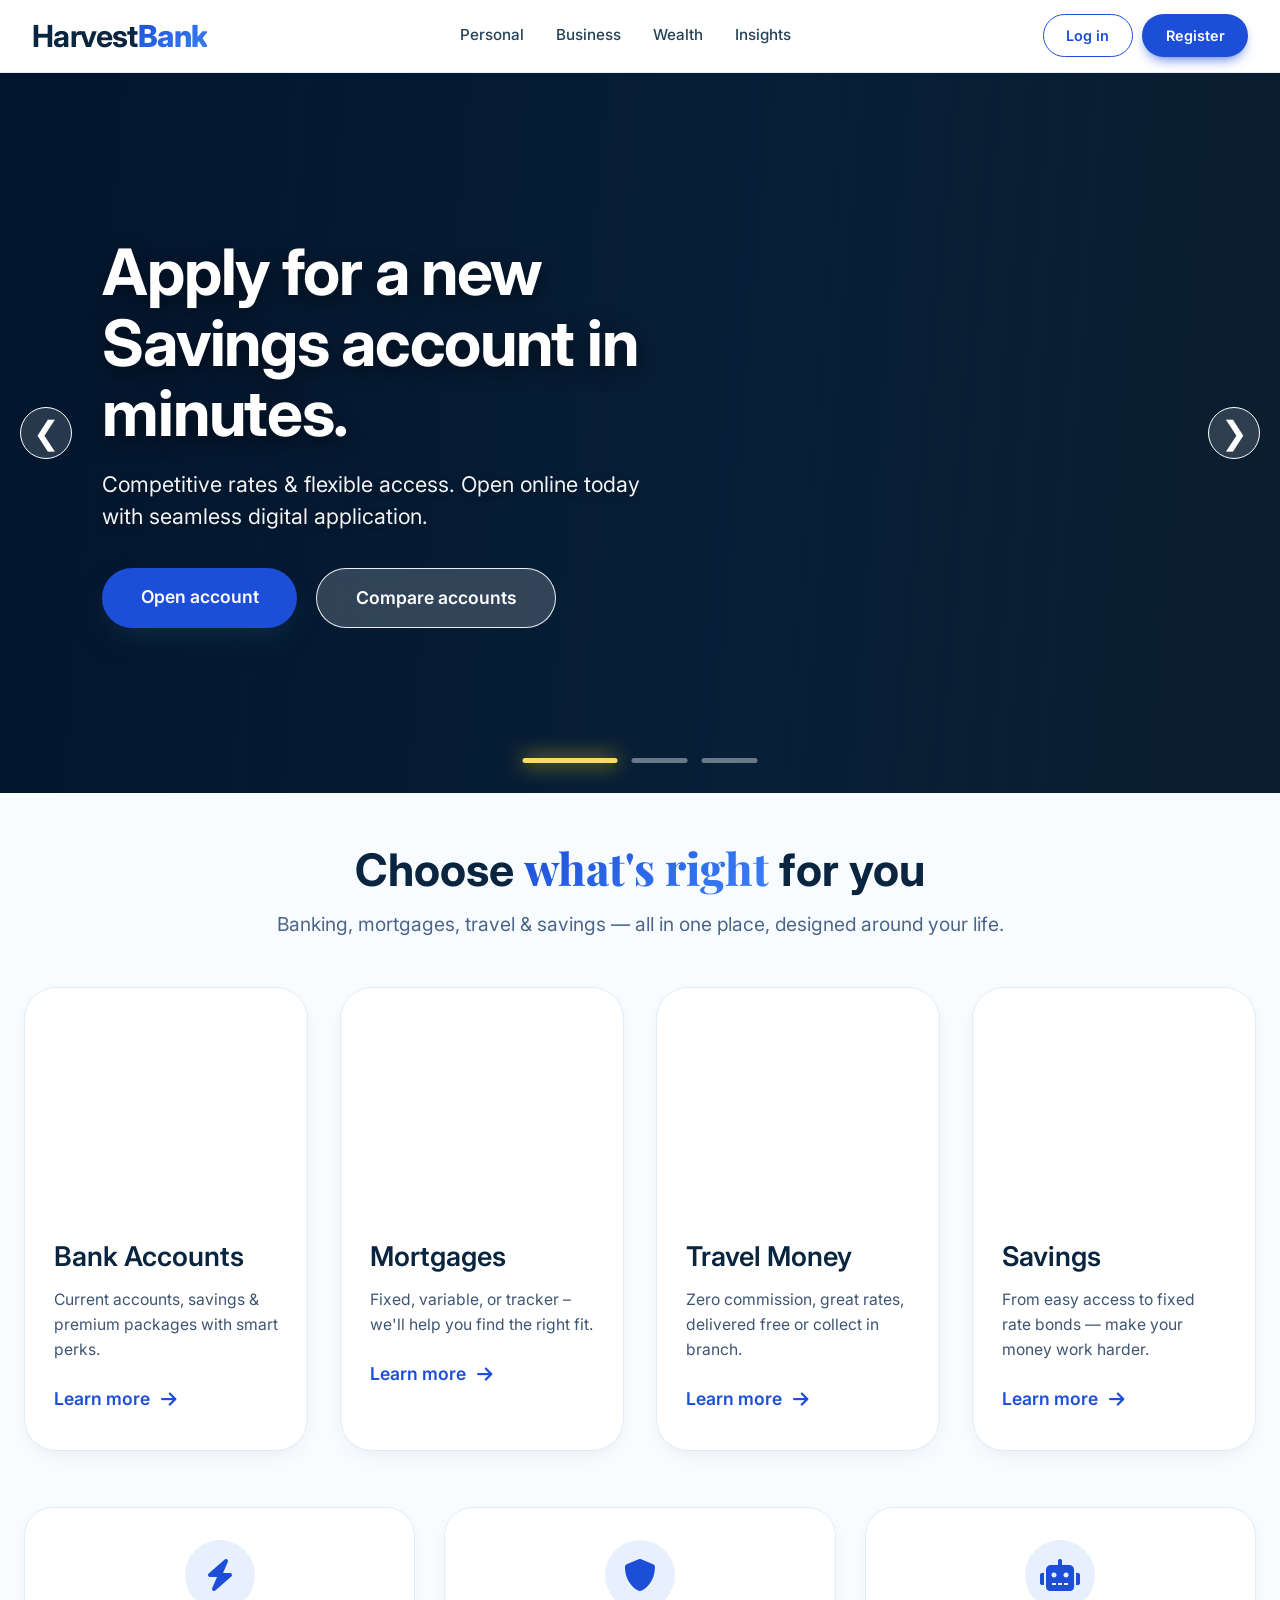
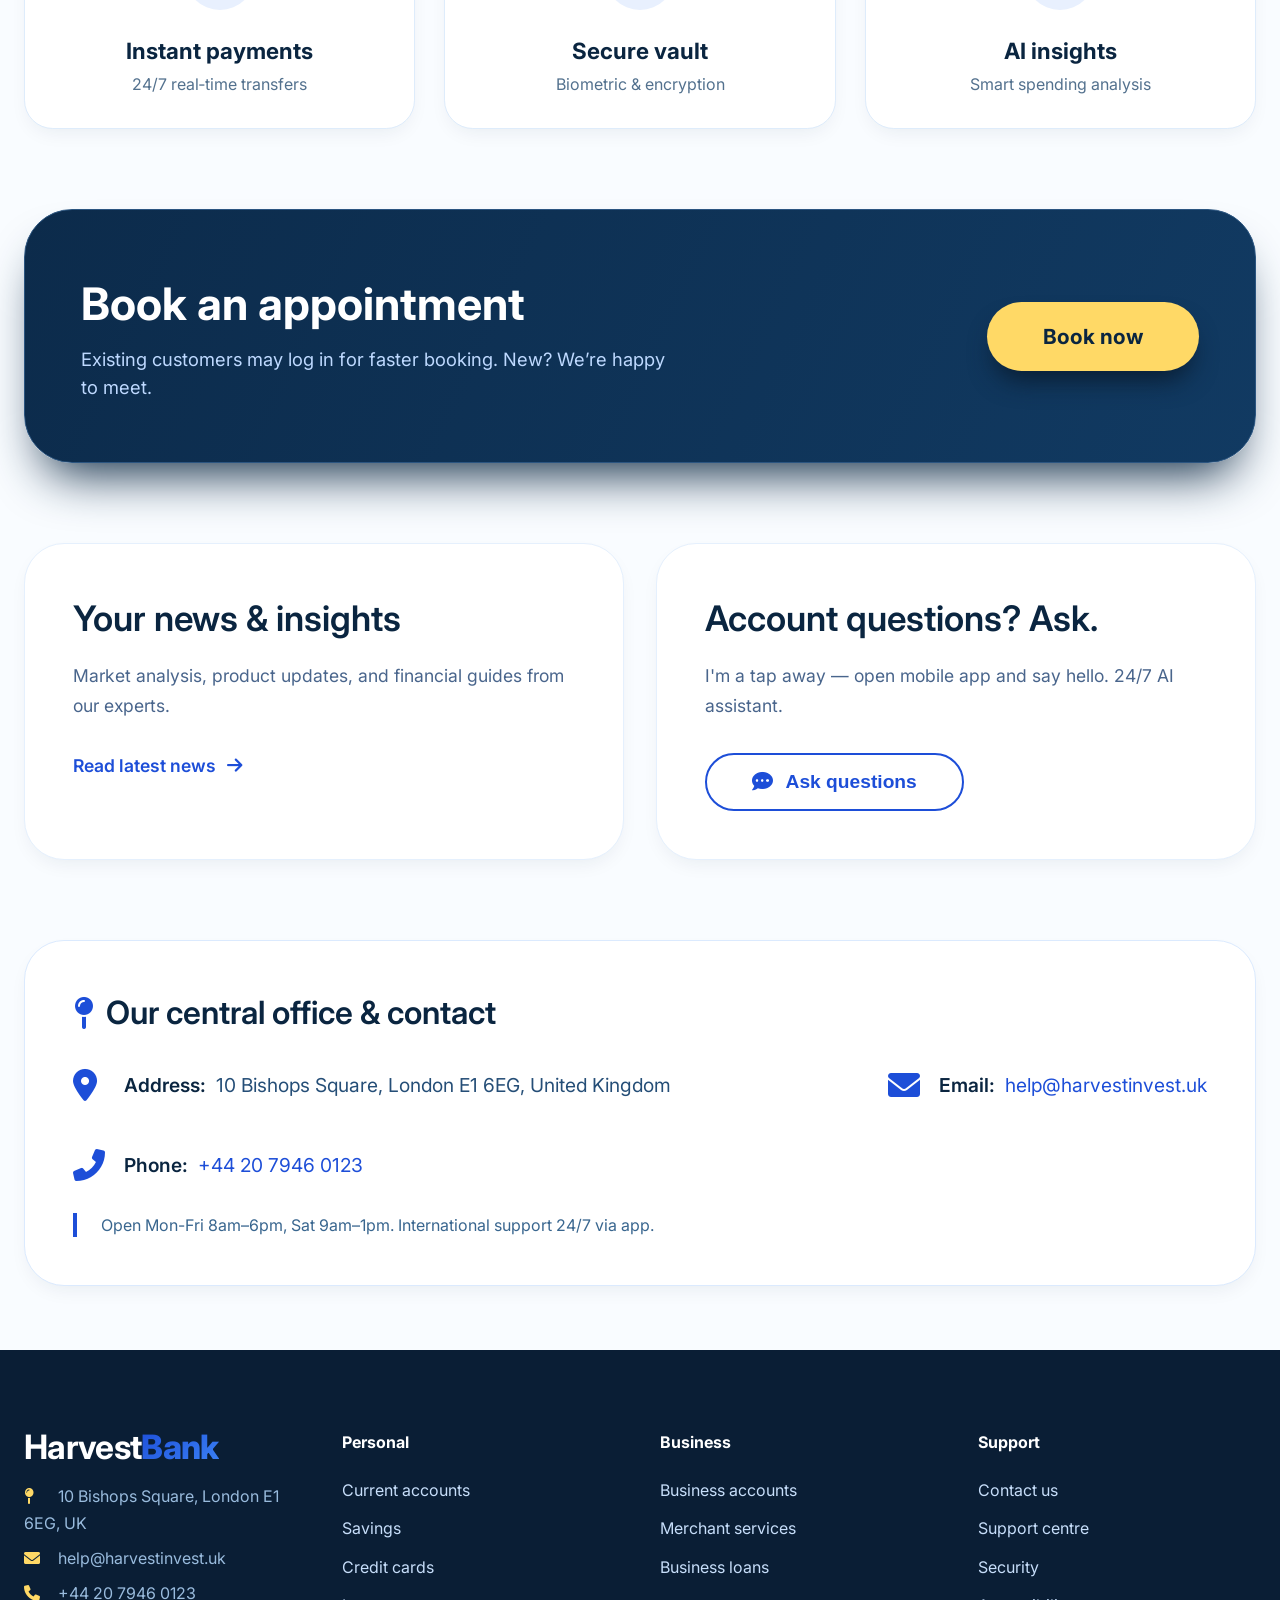
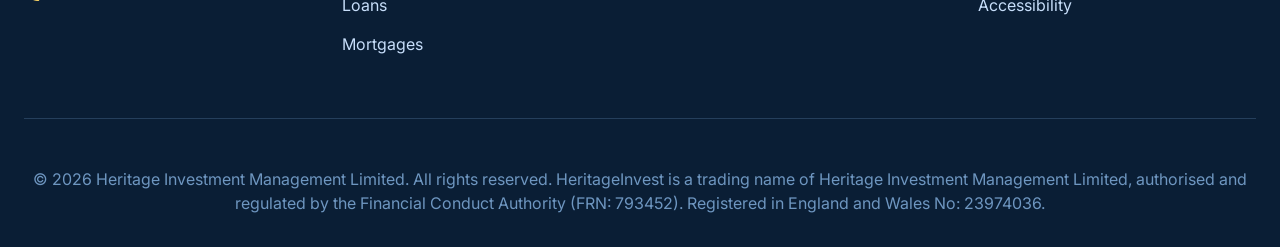
==== index.html @ 1f02c25f "Update index.html" ====
<!DOCTYPE html>
<html lang="en">
<head>
    <meta charset="UTF-8">
    <meta name="viewport" content="width=device-width, initial-scale=1.0, maximum-scale=5.0, user-scalable=yes">
    <title>HarvestBank International · modern banking</title>
    <!-- Font Awesome 6 (free) -->
    <link rel="stylesheet" href="https://cdnjs.cloudflare.com/ajax/libs/font-awesome/6.0.0-beta3/css/all.min.css">
    <!-- Google Fonts: Inter + Playfair Display -->
    <link rel="preconnect" href="https://fonts.googleapis.com">
    <link rel="preconnect" href="https://fonts.gstatic.com" crossorigin>
    <link href="https://fonts.googleapis.com/css2?family=Inter:opsz,wght@14..32,300..700&family=Playfair+Display:wght@500;700;800&display=swap" rel="stylesheet">
    <style>
        /* ---------- global reset & vars ---------- */
        * {
            margin: 0;
            padding: 0;
            box-sizing: border-box;
        }

        :root {
            --primary-dark: #0a2540;
            --primary-deep: #0f2b45;
            --primary-blue: #1d4ed8;
            --accent-gold: #f5b342;
            --accent-glow: #FFD966;
            --soft-bg: #f9fcff;
            --card-white: #ffffff;
            --text-dark: #1a2e44;
            --text-muted: #4b6589;
            --border-light: #e2ecf5;
            --shadow-sm: 0 8px 20px -6px rgba(0,32,64,0.08);
            --shadow-md: 0 16px 32px -12px rgba(29,78,216,0.25);
            --shadow-lg: 0 30px 50px -20px #0f2b45;
            --radius-card: 2rem;
            --radius-btn: 60px;
        }

        body {
            font-family: "Inter", sans-serif;
            background-color: var(--soft-bg);
            color: var(--text-dark);
            line-height: 1.5;
            overflow-x: hidden;
            width: 100%;
        }

        .container {
            max-width: 1280px;
            margin: 0 auto;
            padding: 0 1.5rem;
            width: 100%;
        }

        /* ---------- premium navigation with register button ---------- */
        .navbar {
            display: flex;
            justify-content: space-between;
            align-items: center;
            padding: 0.9rem 2rem;
            background: rgba(255,255,255,0.9);
            backdrop-filter: blur(18px);
            -webkit-backdrop-filter: blur(18px);
            border-bottom: 1px solid rgba(100, 140, 200, 0.15);
            position: sticky;
            top: 0;
            z-index: 1200;
            box-shadow: 0 2px 8px rgba(0,0,0,0.02);
            width: 100%;
            gap: 0.5rem;
        }

        .logo {
            font-size: 1.9rem;
            font-weight: 700;
            color: var(--primary-dark);
            letter-spacing: -0.02em;
            line-height: 1;
            white-space: nowrap;
        }
        .logo span { 
            background: linear-gradient(145deg, var(--primary-blue), #3b82f6);
            -webkit-background-clip: text;
            background-clip: text;
            -webkit-text-fill-color: transparent;
            font-weight: 800;
        }

        .nav-links {
            display: flex;
            gap: 0.2rem;
            flex-wrap: wrap;
            justify-content: center;
        }
        .nav-links a {
            text-decoration: none;
            color: #254358;
            font-weight: 500;
            font-size: 0.95rem;
            padding: 0.3rem 0.9rem;
            transition: 0.2s;
            white-space: nowrap;
        }
        .nav-links a:hover { color: var(--primary-blue); }

        .auth-buttons {
            display: flex;
            gap: 0.6rem;
            align-items: center;
            flex-wrap: wrap;
            justify-content: flex-end;
        }

        .login-btn, .register-btn {
            padding: 0.6rem 1.4rem;
            border-radius: var(--radius-btn);
            font-weight: 600;
            font-size: 0.9rem;
            transition: 0.25s;
            text-decoration: none;
            display: inline-block;
            white-space: nowrap;
            border: 1.5px solid transparent;
        }

        .login-btn {
            background: transparent;
            border-color: var(--primary-blue);
            color: var(--primary-blue);
        }
        .login-btn:hover {
            background: var(--primary-blue);
            color: white;
            transform: translateY(-2px);
            box-shadow: 0 10px 18px -8px var(--primary-blue);
        }

        .register-btn {
            background: var(--primary-blue);
            color: white;
            box-shadow: 0 6px 14px -6px var(--primary-blue);
        }
        .register-btn:hover {
            background: #2563eb;
            transform: translateY(-2px);
            box-shadow: 0 16px 22px -10px var(--primary-blue);
        }

        /* ---------- slider (moved below nav) ---------- */
        .slider-block {
            margin: 0 0 1.5rem 0;
            width: 100%;
        }

        .feature-slider {
            position: relative;
            height: 80vh;
            min-height: 620px;
            width: 100%;
            overflow: hidden;
            background: #0b1e30;
        }

        .slide {
            position: absolute;
            top: 0;
            left: 0;
            width: 100%;
            height: 100%;
            opacity: 0;
            transition: opacity 1.2s cubic-bezier(0.23, 1, 0.32, 1);
            background-size: cover;
            background-position: center;
            display: flex;
            align-items: center;
        }

        .slide.active { opacity: 1; z-index: 10; }

        .slide::before {
            content: '';
            position: absolute;
            inset: 0;
            background: linear-gradient(95deg, rgba(0,20,45,0.8) 0%, rgba(0,35,70,0.35) 60%, transparent 95%);
            z-index: 2;
        }

        .slide-content {
            position: relative;
            z-index: 20;
            color: white;
            max-width: 650px;
            margin-left: 8%;
            padding: 2rem 0;
            animation: slideUp 0.9s ease;
        }

        @keyframes slideUp {
            0% { opacity: 0; transform: translateY(35px); }
            100% { opacity: 1; transform: translateY(0); }
        }

        .slide-content h1 {
            font-size: clamp(2.4rem, 6vw, 4rem);
            font-weight: 700;
            line-height: 1.1;
            margin-bottom: 1.2rem;
            text-shadow: 0 6px 18px rgba(0,0,0,0.5);
            letter-spacing: -0.02em;
        }

        .slide-content p {
            font-size: clamp(1.1rem, 2.5vw, 1.35rem);
            margin-bottom: 2.2rem;
            text-shadow: 0 2px 8px rgba(0,0,0,0.4);
            max-width: 580px;
            opacity: 0.95;
        }

        .slide-buttons {
            display: flex;
            gap: 1.2rem;
            flex-wrap: wrap;
        }

        .slide-btn-primary, .slide-btn-secondary {
            padding: 1rem 2.4rem;
            border-radius: var(--radius-btn);
            font-weight: 600;
            font-size: 1.1rem;
            text-decoration: none;
            transition: 0.3s;
            display: inline-block;
            text-align: center;
            border: none;
        }

        .slide-btn-primary {
            background: var(--primary-blue);
            color: white;
            box-shadow: 0 14px 28px -8px #0f2b45;
        }
        .slide-btn-primary:hover {
            background: #2563eb;
            transform: translateY(-4px);
            box-shadow: 0 22px 34px -8px #0f2b45;
        }

        .slide-btn-secondary {
            background: rgba(255,255,255,0.18);
            backdrop-filter: blur(12px);
            border: 1.5px solid rgba(255,255,255,0.9);
            color: white;
        }
        .slide-btn-secondary:hover {
            background: rgba(255,255,255,0.3);
            transform: translateY(-4px);
        }

        .slider-nav {
            position: absolute;
            bottom: 30px;
            left: 50%;
            transform: translateX(-50%);
            display: flex;
            gap: 14px;
            z-index: 30;
        }
        .slider-dot {
            width: 56px;
            height: 5px;
            background: rgba(255,255,255,0.4);
            border: none;
            cursor: pointer;
            transition: all 0.3s ease;
            border-radius: 20px;
        }
        .slider-dot.active {
            background: var(--accent-glow);
            width: 95px;
            box-shadow: 0 0 20px gold;
        }

        .slider-arrow {
            position: absolute;
            top: 50%;
            transform: translateY(-50%);
            width: 52px;
            height: 52px;
            background: rgba(255,255,255,0.15);
            border: 1.5px solid white;
            border-radius: 50%;
            display: flex;
            align-items: center;
            justify-content: center;
            color: white;
            font-size: 2rem;
            cursor: pointer;
            z-index: 30;
            backdrop-filter: blur(6px);
            transition: 0.25s;
        }
        .slider-arrow:hover {
            background: white;
            color: var(--primary-dark);
            transform: translateY(-50%) scale(1.1);
        }
        .slider-arrow.prev { left: 20px; }
        .slider-arrow.next { right: 20px; }

        /* ---------- section titles premium ---------- */
        .section-title {
            font-size: clamp(2rem, 5vw, 2.8rem);
            font-weight: 700;
            line-height: 1.2;
            text-align: center;
            margin: 3rem 0 0.8rem;
            color: var(--primary-dark);
        }
        .section-title span {
            font-family: "Playfair Display", serif;
            font-weight: 800;
            background: linear-gradient(150deg, #1d4ed8, #3b82f6);
            -webkit-background-clip: text;
            background-clip: text;
            -webkit-text-fill-color: transparent;
        }
        .section-sub {
            text-align: center;
            color: var(--text-muted);
            margin-bottom: 3rem;
            font-size: 1.2rem;
            max-width: 780px;
            margin-left: auto;
            margin-right: auto;
            padding: 0 1rem;
        }

        /* card grid (professional) */
        .card-grid {
            display: grid;
            grid-template-columns: repeat(auto-fit, minmax(260px, 1fr));
            gap: 2rem;
            margin: 2.5rem 0 3rem;
        }

        .service-card {
            background: var(--card-white);
            border-radius: var(--radius-card);
            overflow: hidden;
            transition: all 0.3s ease;
            box-shadow: var(--shadow-sm);
            border: 1px solid var(--border-light);
        }
        .service-card:hover {
            transform: translateY(-8px);
            box-shadow: var(--shadow-md);
            border-color: var(--primary-blue);
        }

        .card-image {
            height: 220px;
            background-size: cover;
            background-position: center;
            transition: transform 0.6s;
        }
        .service-card:hover .card-image { transform: scale(1.06); }

        .card-content {
            padding: 1.8rem 1.8rem 2.2rem;
        }
        .card-content h3 {
            font-size: 1.7rem;
            font-weight: 600;
            margin-bottom: 0.6rem;
            color: var(--primary-dark);
        }
        .card-content p {
            color: #3f5572;
            margin-bottom: 1.5rem;
            font-size: 0.98rem;
            line-height: 1.6;
        }
        .card-link {
            text-decoration: none;
            font-weight: 600;
            color: var(--primary-blue);
            display: inline-flex;
            align-items: center;
            gap: 0.7rem;
            font-size: 1.1rem;
            border-bottom: 2px solid transparent;
            transition: 0.2s;
        }
        .card-link i { transition: 0.2s; }
        .card-link:hover i { transform: translateX(7px); }
        .card-link:hover { border-bottom-color: var(--primary-blue); }

        /* feature highlights */
        .feature-highlights {
            display: grid;
            grid-template-columns: repeat(3, 1fr);
            gap: 1.8rem;
            margin: 3.5rem 0 2rem;
        }
        .highlight-item {
            background: white;
            border-radius: 1.8rem;
            padding: 2rem 1.5rem;
            text-align: center;
            box-shadow: var(--shadow-sm);
            border: 1px solid #deecfb;
            transition: 0.25s;
        }
        .highlight-item:hover {
            box-shadow: var(--shadow-md);
            border-color: var(--primary-blue);
        }
        .highlight-icon {
            background: #e8f0fe;
            width: 70px;
            height: 70px;
            border-radius: 50%;
            display: flex;
            align-items: center;
            justify-content: center;
            margin: 0 auto 1.5rem;
            font-size: 2rem;
            color: var(--primary-blue);
        }
        .highlight-item h4 {
            font-size: 1.4rem;
            margin-bottom: 0.3rem;
            color: var(--primary-dark);
        }
        .highlight-item p { color: #53718e; }

        /* appointment banner */
        .appointment-banner {
            background: linear-gradient(115deg, #0c2b4b, #113a62);
            border-radius: 3rem;
            padding: 3.8rem 3.5rem;
            margin: 5rem 0;
            display: flex;
            flex-wrap: wrap;
            justify-content: space-between;
            align-items: center;
            color: white;
            box-shadow: var(--shadow-lg);
            border: 1px solid #2b5580;
        }
        .appointment-banner h2 {
            font-size: clamp(2rem, 4vw, 2.8rem);
            font-weight: 700;
            margin-bottom: 0.5rem;
        }
        .appointment-banner p {
            color: #bed9ff;
            font-size: 1.15rem;
            max-width: 600px;
        }
        .book-btn {
            background: var(--accent-glow);
            color: var(--primary-dark);
            border: none;
            padding: 1.2rem 3.5rem;
            border-radius: 60px;
            font-weight: 700;
            font-size: 1.3rem;
            cursor: pointer;
            transition: 0.3s;
            white-space: nowrap;
            box-shadow: 0 16px 26px -8px #091c30;
            text-decoration: none;
            display: inline-block;
        }
        .book-btn:hover {
            background: #ffe07a;
            transform: translateY(-5px) scale(1.02);
            box-shadow: 0 26px 38px -8px #091c30;
        }

        /* info grid with contact details */
        .info-grid {
            display: grid;
            grid-template-columns: repeat(2, 1fr);
            gap: 2rem;
            margin: 4rem 0 5rem;
        }
        .info-card {
            background: white;
            border-radius: 2.5rem;
            padding: 3rem 3rem;
            border: 1px solid #e5f0fd;
            box-shadow: var(--shadow-sm);
            transition: 0.3s;
        }
        .info-card:hover {
            transform: translateY(-8px);
            box-shadow: var(--shadow-md);
            border-color: var(--primary-blue);
        }
        .info-card h3 {
            font-size: 2.2rem;
            font-weight: 600;
            margin-bottom: 1rem;
            color: var(--primary-dark);
        }
        .info-card p {
            color: #49658c;
            font-size: 1.1rem;
            margin-bottom: 2rem;
            line-height: 1.7;
        }
        .ask-btn {
            background: none;
            border: 2px solid var(--primary-blue);
            padding: 1rem 2.8rem;
            border-radius: 60px;
            font-weight: 600;
            color: var(--primary-blue);
            cursor: pointer;
            transition: 0.25s;
            display: inline-flex;
            align-items: center;
            gap: 0.8rem;
            font-size: 1.2rem;
        }
        .ask-btn i { font-size: 1.3rem; }
        .ask-btn:hover {
            background: var(--primary-blue);
            color: white;
            transform: translateY(-4px);
            box-shadow: 0 18px 26px -10px var(--primary-blue);
        }

        /* ---------- CONTACT SECTION (address / email / phone) ---------- */
        .contact-details {
            background: white;
            border-radius: 2.5rem;
            padding: 3rem 3rem;
            margin: 3rem 0 4rem;
            border: 1px solid #dbeafe;
            box-shadow: var(--shadow-sm);
        }
        .contact-details h3 {
            font-size: 2rem;
            font-weight: 600;
            margin-bottom: 2rem;
            color: var(--primary-dark);
            display: flex;
            align-items: center;
            gap: 0.8rem;
        }
        .contact-details h3 i { color: var(--primary-blue); font-size: 2rem; }
        .contact-flex {
            display: flex;
            flex-wrap: wrap;
            gap: 3rem;
            justify-content: space-between;
        }
        .contact-item {
            display: flex;
            align-items: center;
            gap: 1.2rem;
            font-size: 1.2rem;
            color: #254e77;
        }
        .contact-item i {
            font-size: 2rem;
            color: var(--primary-blue);
            min-width: 2rem;
        }
        .contact-item .label {
            font-weight: 600;
            color: var(--primary-dark);
            margin-right: 0.3rem;
        }
        .contact-item a {
            color: var(--primary-blue);
            text-decoration: none;
            border-bottom: 1px solid transparent;
            transition: 0.2s;
        }
        .contact-item a:hover { border-bottom-color: var(--primary-blue); }

        /* footer with full address & contact */
        .footer {
            background: #0a1e35;
            color: #b4d0f0;
            padding: 5rem 0 2rem;
            margin-top: 2rem;
        }
        .footer-content {
            display: grid;
            grid-template-columns: repeat(auto-fit, minmax(200px, 1fr));
            gap: 2.5rem;
        }
        .footer-col .logo { color: white; margin-bottom: 1.2rem; font-size: 2.1rem; }
        .footer-col p, .footer-col .contact-address { color: #99bbdd; line-height: 1.7; }
        .footer-col a {
            color: #c7defa;
            text-decoration: none;
            display: block;
            margin-bottom: 0.9rem;
            transition: 0.2s;
        }
        .footer-col a:hover { color: white; transform: translateX(5px); }
        .footer-col h4 { color: white; margin-bottom: 1.5rem; }
        .contact-address i { margin-right: 0.5rem; color: var(--accent-glow); width: 1.4rem; }
        .contact-address p { margin-bottom: 0.5rem; }
        .copyright {
            text-align: center;
            padding-top: 3rem;
            color: #6e96c0;
            border-top: 1px solid #253f5c;
            margin-top: 3rem;
        }

        /* ---------- mobile adjustments ---------- */
        @media screen and (max-width: 768px) {
            .navbar {
                flex-wrap: wrap;
                padding: 0.8rem 1rem;
                justify-content: center;
                gap: 0.4rem;
            }
            .logo { font-size: 1.8rem; }
            .nav-links { order: 3; width: 100%; justify-content: center; gap: 0.2rem; margin-top: 0.3rem; }
            .nav-links a { font-size: 0.9rem; padding: 0.2rem 0.7rem; }
            .auth-buttons { gap: 0.4rem; }

            .feature-slider { min-height: 550px; height: 70vh; }
            .slide-content { margin-left: 1.5rem; margin-right: 1rem; }
            .slide-content h1 { font-size: 2.2rem; }
            .slide-buttons { flex-direction: column; gap: 0.8rem; width: 100%; }
            .slide-btn-primary, .slide-btn-secondary { width: 100%; text-align: center; padding: 1rem 1rem; }

            .slider-arrow { width: 40px; height: 40px; font-size: 1.5rem; }
            .slider-arrow.prev { left: 6px; }
            .slider-arrow.next { right: 6px; }

            .feature-highlights { grid-template-columns: 1fr; gap: 1rem; }
            .info-grid { grid-template-columns: 1fr; }
            .appointment-banner { padding: 2.5rem 2rem; flex-direction: column; text-align: center; gap: 2rem; }
            .book-btn { width: 100%; }
            .card-grid { gap: 1.5rem; }
            .contact-flex { flex-direction: column; gap: 1.5rem; }
            .contact-details { padding: 2rem; }
        }

        @media screen and (max-width: 480px) {
            .navbar { padding: 0.5rem; }
            .auth-buttons .login-btn, .auth-buttons .register-btn { padding: 0.5rem 1rem; font-size: 0.8rem; }
            .nav-links a { font-size: 0.8rem; padding: 0.2rem 0.5rem; }
            .slider-dot { width: 34px; }
            .slider-dot.active { width: 55px; }
            .info-card { padding: 2rem 1.5rem; }
            .info-card h3 { font-size: 1.8rem; }
        }

        .slider-arrow, .slide-btn-primary, .slide-btn-secondary, .book-btn, .ask-btn, .login-btn, .register-btn {
            cursor: pointer;
            -webkit-tap-highlight-color: transparent;
        }
    </style>
</head>
<body>

<!-- Navigation with REGISTER button (register.html) -->
<nav class="navbar">
    <div class="logo">Harvest<span>Bank</span></div>
    <div class="nav-links">
        <a href="#">Personal</a>
        <a href="#">Business</a>
        <a href="#">Wealth</a>
        <a href="#">Insights</a>
    </div>
    <div class="auth-buttons">
        <a href="login.html" class="login-btn">Log in</a>
        <a href="register.html" class="register-btn">Register</a>
    </div>
</nav>

<!-- SLIDER placed under navigation -->
<div class="slider-block">
    <div class="feature-slider">
        <!-- slide 1 -->
        <div class="slide active" style="background-image: url('https://images.unsplash.com/photo-1563986768609-322da13575f3?ixlib=rb-4.0.3&auto=format&fit=crop&w=2070&q=80');">
            <div class="slide-content">
                <h1>Apply for a new Savings account in minutes.</h1>
                <p>Competitive rates & flexible access. Open online today with seamless digital application.</p>
                <div class="slide-buttons">
                    <a href="#" class="slide-btn-primary">Open account</a>
                    <a href="#" class="slide-btn-secondary">Compare accounts</a>
                </div>
            </div>
        </div>
        <!-- slide 2 -->
        <div class="slide" style="background-image: url('https://images.unsplash.com/photo-1556155092-490a1ba16284?ixlib=rb-4.0.3&auto=format&fit=crop&w=2070&q=80');">
            <div class="slide-content">
                <h1>Find your perfect mortgage.</h1>
                <p>First‑time buyer or remortgage — flexible options tailored to you.</p>
                <div class="slide-buttons">
                    <a href="#" class="slide-btn-primary">Explore mortgages</a>
                    <a href="#" class="slide-btn-secondary">Get a quote</a>
                </div>
            </div>
        </div>
        <!-- slide 3 -->
        <div class="slide" style="background-image: url('https://images.unsplash.com/photo-1526778548025-fa2f459cd5c1?ixlib=rb-4.0.3&auto=format&fit=crop&w=2070&q=80');">
            <div class="slide-content">
                <h1>Travel money, delivered.</h1>
                <p>Order online with great rates & no hidden fees. Home delivery or branch pick-up.</p>
                <div class="slide-buttons">
                    <a href="#" class="slide-btn-primary">Order now</a>
                    <a href="#" class="slide-btn-secondary">Check rates</a>
                </div>
            </div>
        </div>

        <!-- arrows and dots -->
        <div class="slider-arrow prev" onclick="changeSlide(-1)">❮</div>
        <div class="slider-arrow next" onclick="changeSlide(1)">❯</div>
        <div class="slider-nav">
            <button class="slider-dot active" onclick="currentSlide(0)"></button>
            <button class="slider-dot" onclick="currentSlide(1)"></button>
            <button class="slider-dot" onclick="currentSlide(2)"></button>
        </div>
    </div>
</div>

<main class="container">
    <!-- section title -->
    <h2 class="section-title">Choose <span>what's right</span> for you</h2>
    <p class="section-sub">Banking, mortgages, travel & savings — all in one place, designed around your life.</p>

    <!-- card grid -->
    <div class="card-grid">
        <div class="service-card">
            <div class="card-image" style="background-image: url('https://images.unsplash.com/photo-1556742044-3c52d6e88c62?ixlib=rb-4.0.3&auto=format&fit=crop&w=2070&q=80');"></div>
            <div class="card-content"><h3>Bank Accounts</h3><p>Current accounts, savings & premium packages with smart perks.</p><a href="#" class="card-link">Learn more <i class="fas fa-arrow-right"></i></a></div>
        </div>
        <div class="service-card">
            <div class="card-image" style="background-image: url('https://images.unsplash.com/photo-1556155092-490a1ba16284?ixlib=rb-4.0.3&auto=format&fit=crop&w=2070&q=80');"></div>
            <div class="card-content"><h3>Mortgages</h3><p>Fixed, variable, or tracker – we'll help you find the right fit.</p><a href="#" class="card-link">Learn more <i class="fas fa-arrow-right"></i></a></div>
        </div>
        <div class="service-card">
            <div class="card-image" style="background-image: url('https://images.unsplash.com/photo-1469854523086-cc02fe5d8800?ixlib=rb-4.0.3&auto=format&fit=crop&w=2021&q=80');"></div>
            <div class="card-content"><h3>Travel Money</h3><p>Zero commission, great rates, delivered free or collect in branch.</p><a href="#" class="card-link">Learn more <i class="fas fa-arrow-right"></i></a></div>
        </div>
        <div class="service-card">
            <div class="card-image" style="background-image: url('https://images.unsplash.com/photo-1579621970588-a35d0e7ab9b6?ixlib=rb-4.0.3&auto=format&fit=crop&w=2070&q=80');"></div>
            <div class="card-content"><h3>Savings</h3><p>From easy access to fixed rate bonds — make your money work harder.</p><a href="#" class="card-link">Learn more <i class="fas fa-arrow-right"></i></a></div>
        </div>
    </div>

    <!-- feature highlights -->
    <div class="feature-highlights">
        <div class="highlight-item"><div class="highlight-icon"><i class="fas fa-bolt"></i></div><h4>Instant payments</h4><p>24/7 real‑time transfers</p></div>
        <div class="highlight-item"><div class="highlight-icon"><i class="fas fa-shield-alt"></i></div><h4>Secure vault</h4><p>Biometric & encryption</p></div>
        <div class="highlight-item"><div class="highlight-icon"><i class="fas fa-robot"></i></div><h4>AI insights</h4><p>Smart spending analysis</p></div>
    </div>

    <!-- appointment banner -->
    <div class="appointment-banner">
        <div><h2>Book an appointment</h2><p>Existing customers may log in for faster booking. New? We’re happy to meet.</p></div>
        <a href="#" class="book-btn">Book now</a>
    </div>

    <!-- info grid with contact/assistant -->
    <div class="info-grid">
        <div class="info-card"><h3>Your news & insights</h3><p>Market analysis, product updates, and financial guides from our experts.</p><a href="#" class="card-link">Read latest news <i class="fas fa-arrow-right"></i></a></div>
        <div class="info-card"><h3>Account questions? Ask.</h3><p>I'm a tap away — open mobile app and say hello. 24/7 AI assistant.</p><button class="ask-btn"><i class="fas fa-comment-dots"></i> Ask questions</button></div>
    </div>

    <!-- NEW CONTACT SECTION (address / email / phone) explicitly added -->
    <div class="contact-details">
        <h3><i class="fas fa-map-pin"></i> Our central office & contact</h3>
        <div class="contact-flex">
            <div class="contact-item">
                <i class="fas fa-map-marker-alt"></i>
                <span><span class="label">Address:</span> 10 Bishops Square, London E1 6EG, United Kingdom</span>
            </div>
            <div class="contact-item">
                <i class="fas fa-envelope"></i>
                <span><span class="label">Email:</span> <a href="mailto:help@harvestinvest.co.uk">help@harvestinvest.uk</a></span>
            </div>
            <div class="contact-item">
                <i class="fas fa-phone-alt"></i>
                <span><span class="label">Phone:</span> <a href="tel:+442079460123">+44 20 7946 0123</a></span>
            </div>
        </div>
        <p style="margin-top: 2rem; color:#39668f; border-left: 4px solid var(--primary-blue); padding-left: 1.5rem;">Open Mon-Fri 8am–6pm, Sat 9am–1pm. International support 24/7 via app.</p>
    </div>
</main>

<!-- footer with full address and contact details -->
<footer class="footer">
    <div class="container">
        <div class="footer-content">
            <div class="footer-col">
                <div class="logo">Harvest<span>Bank</span></div>
                <div class="contact-address">
                    <p><i class="fas fa-map-pin"></i> 10 Bishops Square, London E1 6EG, UK</p>
                    <p><i class="fas fa-envelope"></i> help@harvestinvest.uk</p>
                    <p><i class="fas fa-phone"></i> +44 20 7946 0123</p>
                </div>
            </div>
            <div class="footer-col"><h4>Personal</h4><a href="#">Current accounts</a><a href="#">Savings</a><a href="#">Credit cards</a><a href="#">Loans</a><a href="#">Mortgages</a></div>
            <div class="footer-col"><h4>Business</h4><a href="#">Business accounts</a><a href="#">Merchant services</a><a href="#">Business loans</a></div>
            <div class="footer-col"><h4>Support</h4><a href="#">Contact us</a><a href="#">Support centre</a><a href="#">Security</a><a href="#">Accessibility</a></div>
        </div>
        <div class="copyright">© 2026 Heritage Investment Management Limited. All rights reserved. HeritageInvest is a trading name of Heritage Investment Management Limited, 
                    authorised and regulated by the Financial Conduct Authority (FRN: 793452). 
                    Registered in England and Wales No: 23974036.</div>
    </div>
</footer>

<script>
    (function(){
        let slideIndex = 0;
        const slides = document.querySelectorAll('.slide');
        const dots = document.querySelectorAll('.slider-dot');
        const slider = document.querySelector('.feature-slider');
        let autoInterval;

        function showSlide(index) {
            if (index >= slides.length) index = 0;
            if (index < 0) index = slides.length-1;
            slides.forEach(s => s.classList.remove('active'));
            slides[index].classList.add('active');
            dots.forEach(d => d.classList.remove('active'));
            dots[index].classList.add('active');
            slideIndex = index;
        }

        window.changeSlide = function(direction) { showSlide(slideIndex + direction); resetTimer(); };
        window.currentSlide = function(index) { showSlide(index); resetTimer(); };

        function resetTimer() {
            clearInterval(autoInterval);
            autoInterval = setInterval(() => { changeSlide(1); }, 6000);
        }

        if (slides.length) {
            showSlide(0);
            resetTimer();
            slider.addEventListener('mouseenter', () => clearInterval(autoInterval));
            slider.addEventListener('mouseleave', resetTimer);

            let touchStart = 0;
            slider.addEventListener('touchstart', (e) => { touchStart = e.changedTouches[0].screenX; }, {passive:true});
            slider.addEventListener('touchend', (e) => {
                let diff = e.changedTouches[0].screenX - touchStart;
                if (Math.abs(diff) > 40) { diff > 0 ? changeSlide(-1) : changeSlide(1); }
            }, {passive:true});
        }

        document.querySelector('.ask-btn')?.addEventListener('click', () => alert('HarvestBank Assistant: How can we help?'));
    })();
</script>
</body>
</html>
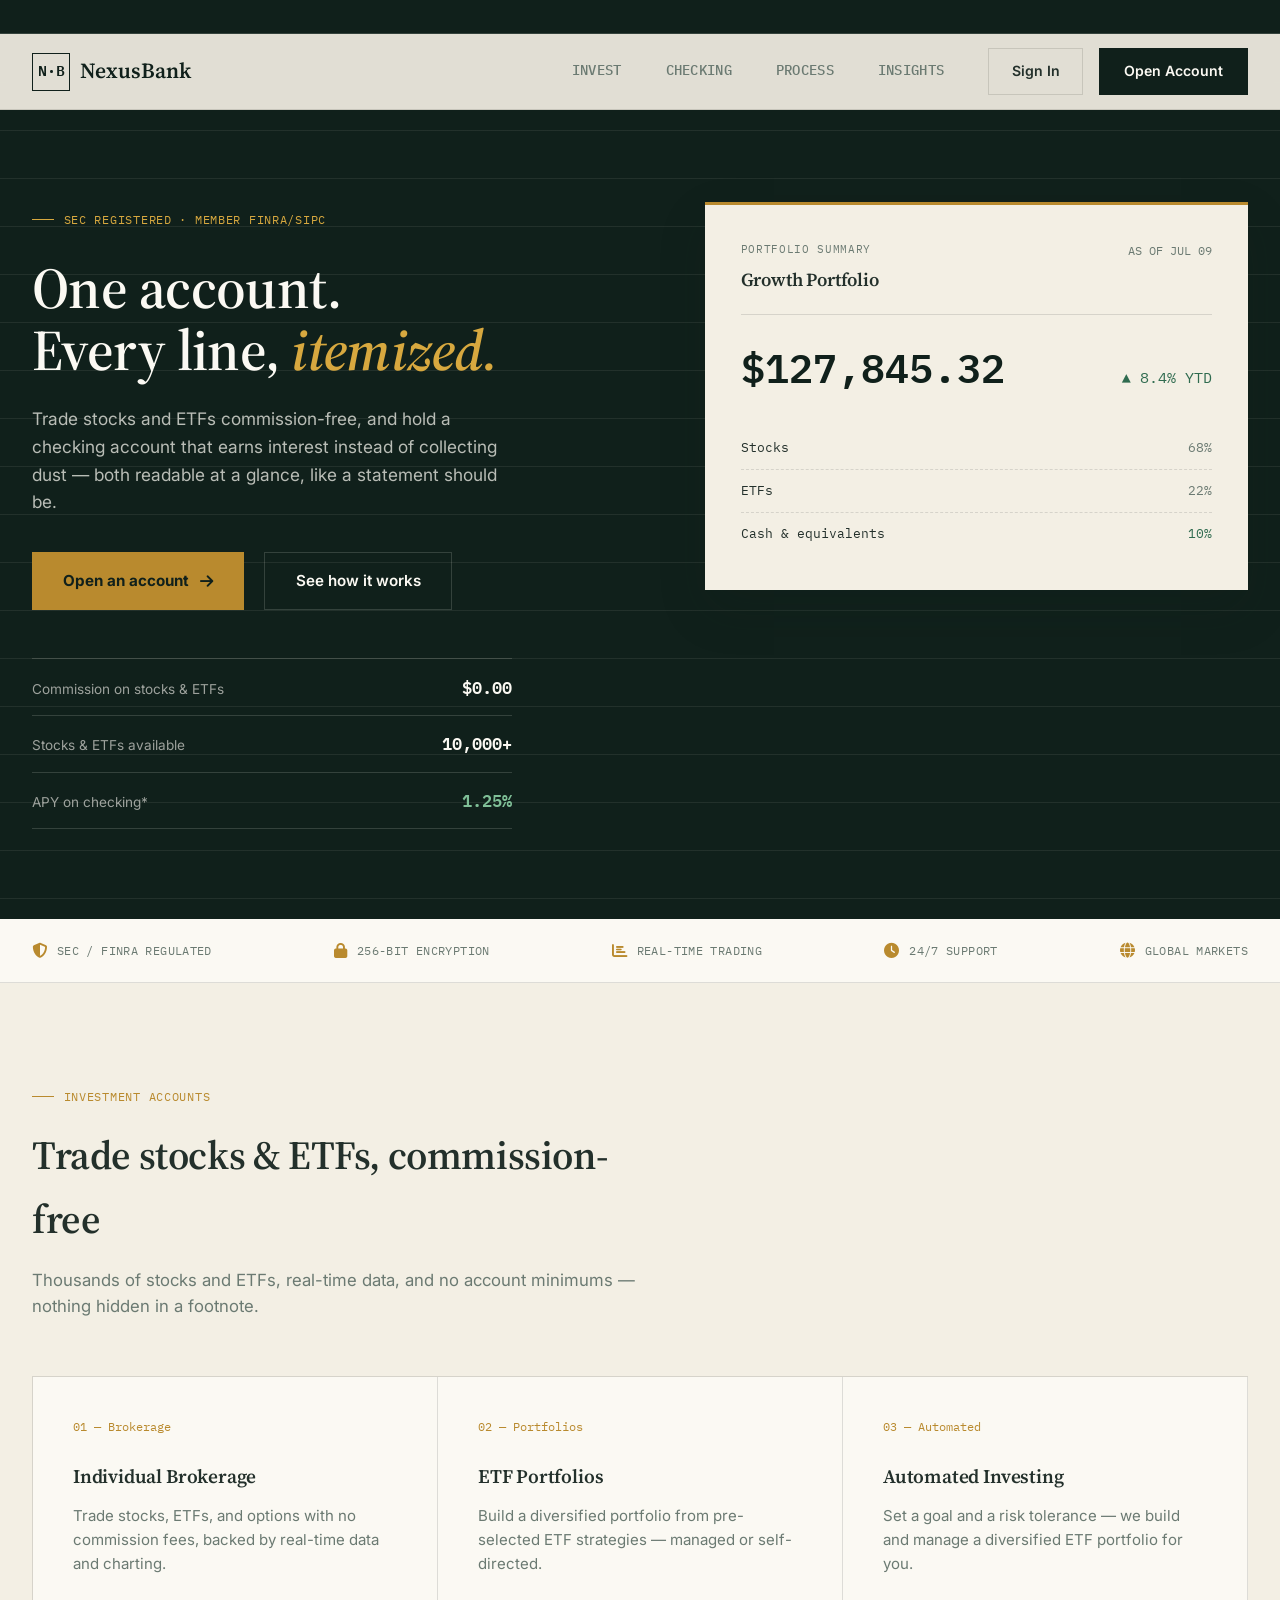
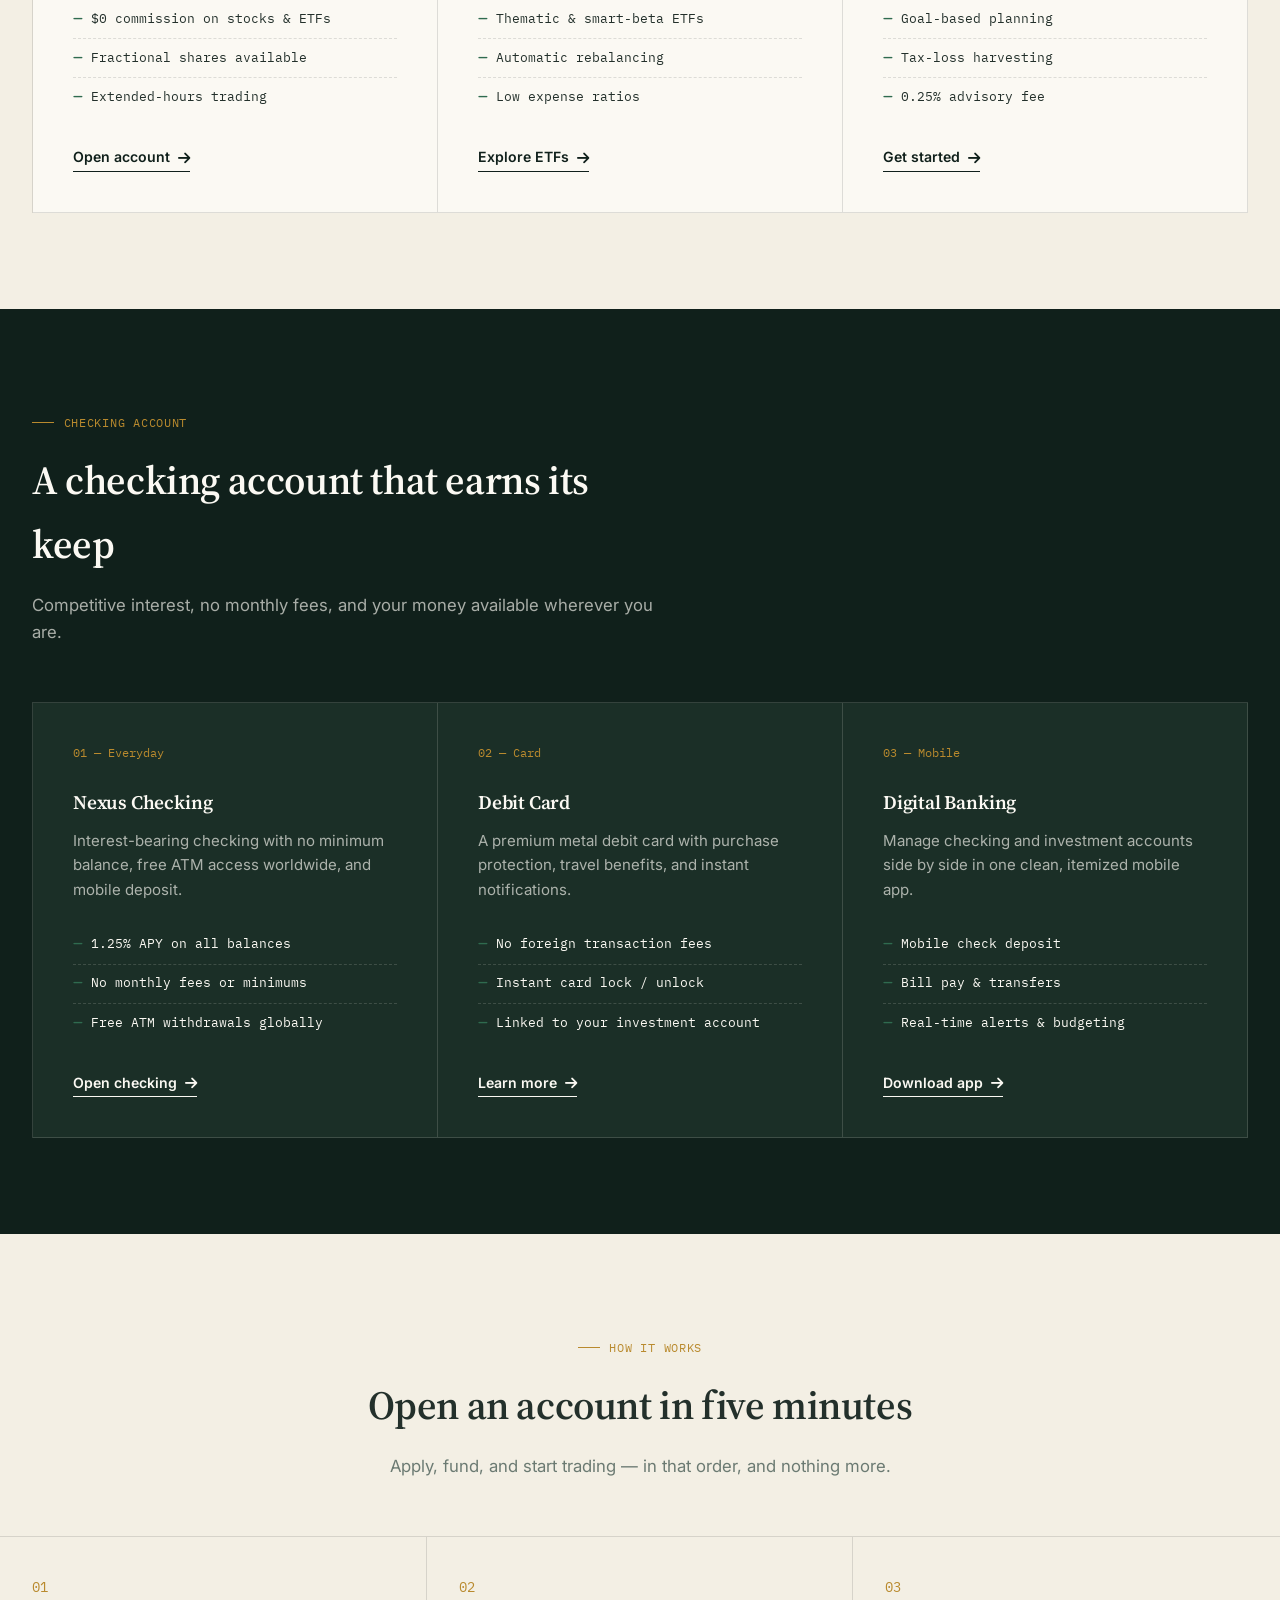
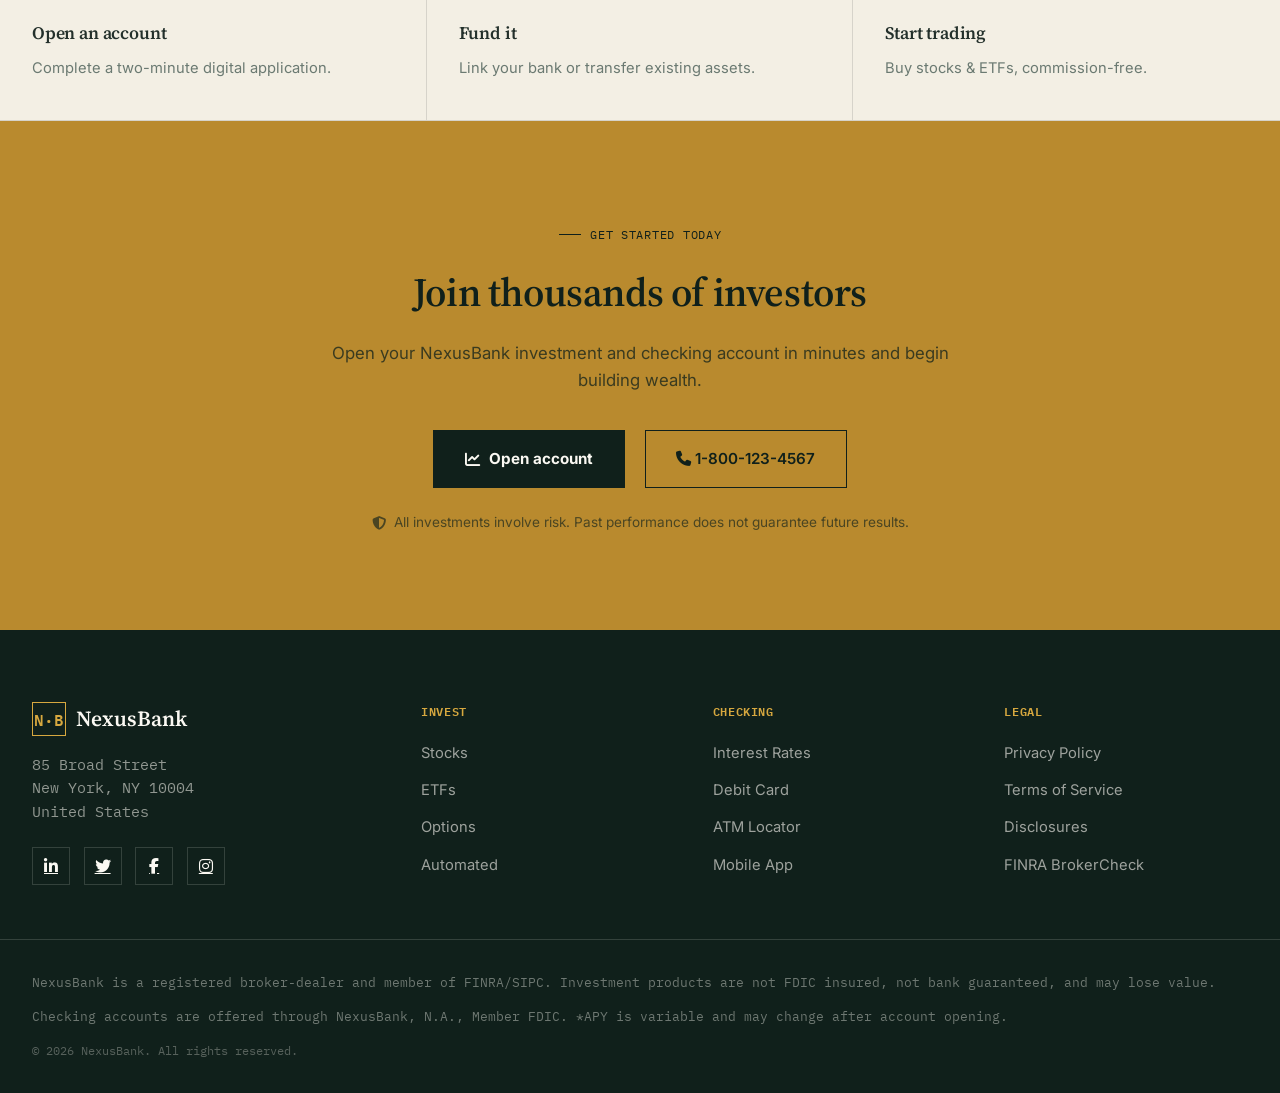
==== commit 6a147745: "Update index.html" ====
--- a/index.html
+++ b/index.html
@@ -1,864 +1,1679 @@
 <!DOCTYPE html>
 <html lang="en">
+
 <head>
     <meta charset="UTF-8">
     <meta name="viewport" content="width=device-width, initial-scale=1.0, maximum-scale=5.0, user-scalable=yes">
-    <title>HarvestBank International · modern banking</title>
-    <!-- Font Awesome 6 (free) -->
-    <link rel="stylesheet" href="https://cdnjs.cloudflare.com/ajax/libs/font-awesome/6.0.0-beta3/css/all.min.css">
-    <!-- Google Fonts: Inter + Playfair Display -->
+    <title>NexusBank · Investing & Checking, Plainly Stated</title>
     <link rel="preconnect" href="https://fonts.googleapis.com">
     <link rel="preconnect" href="https://fonts.gstatic.com" crossorigin>
-    <link href="https://fonts.googleapis.com/css2?family=Inter:opsz,wght@14..32,300..700&family=Playfair+Display:wght@500;700;800&display=swap" rel="stylesheet">
+    <link
+        href="https://fonts.googleapis.com/css2?family=Source+Serif+4:opsz,wght@8..60,400;8..60,500;8..60,600;8..60,700&family=IBM+Plex+Mono:wght@400;500;600&family=Inter:wght@400;500;600;700&display=swap"
+        rel="stylesheet">
+    <link rel="stylesheet" href="https://cdnjs.cloudflare.com/ajax/libs/font-awesome/6.4.0/css/all.min.css">
+    <link rel="icon" type="image/png"
+        href="https://a.mktgcdn.com/p/trqY8cbRb9rpmzNBIHFEHxK3n0czpuAaJO27NrH_lzQ/1.0000/676x676.png">
     <style>
-        /* ---------- global reset & vars ---------- */
+        :root {
+            /* ===== Token system ===== */
+            --ink: #10201B;
+            /* deep pine-black — primary dark surface */
+            --ink-soft: #1B2F27;
+            /* secondary dark surface */
+            --parchment: #F3EFE4;
+            /* warm ledger paper — light surface */
+            --parchment-deep: #EAE3D2;
+            --bone: #FBF9F3;
+            /* near-white for cards on paper */
+            --brass: #B98A2E;
+            /* accent — CTAs, marks */
+            --brass-bright: #D7A83F;
+            --ledger-green: #2F6B4F;
+            /* gains / success, used as data, not decoration */
+            --ledger-red: #A24632;
+            /* losses — used sparingly, factual */
+            --charcoal: #23302B;
+            /* body text on light */
+            --stone: #6B7A72;
+            /* muted text on light */
+            --hair: rgba(35, 48, 43, 0.14);
+            /* hairline rule on light */
+            --hair-dark: rgba(243, 239, 228, 0.16);
+            /* hairline rule on dark */
+            --shadow-card: 0 1px 2px rgba(16, 32, 27, 0.06), 0 8px 24px rgba(16, 32, 27, 0.06);
+            --shadow-lift: 0 20px 45px rgba(16, 32, 27, 0.16);
+            --radius-sm: 4px;
+            --radius-md: 8px;
+            --ease: cubic-bezier(0.22, 1, 0.36, 1);
+        }
+
         * {
             margin: 0;
             padding: 0;
             box-sizing: border-box;
         }
 
-        :root {
-            --primary-dark: #0a2540;
-            --primary-deep: #0f2b45;
-            --primary-blue: #1d4ed8;
-            --accent-gold: #f5b342;
-            --accent-glow: #FFD966;
-            --soft-bg: #f9fcff;
-            --card-white: #ffffff;
-            --text-dark: #1a2e44;
-            --text-muted: #4b6589;
-            --border-light: #e2ecf5;
-            --shadow-sm: 0 8px 20px -6px rgba(0,32,64,0.08);
-            --shadow-md: 0 16px 32px -12px rgba(29,78,216,0.25);
-            --shadow-lg: 0 30px 50px -20px #0f2b45;
-            --radius-card: 2rem;
-            --radius-btn: 60px;
+        html {
+            scroll-behavior: smooth;
+        }
+
+        @media (prefers-reduced-motion: reduce) {
+            html {
+                scroll-behavior: auto;
+            }
+
+            *,
+            *::before,
+            *::after {
+                animation-duration: 0.01ms !important;
+                animation-iteration-count: 1 !important;
+                transition-duration: 0.01ms !important;
+            }
         }
 
         body {
-            font-family: "Inter", sans-serif;
-            background-color: var(--soft-bg);
-            color: var(--text-dark);
-            line-height: 1.5;
+            font-family: 'Inter', sans-serif;
+            color: var(--charcoal);
+            background: var(--parchment);
+            line-height: 1.6;
             overflow-x: hidden;
-            width: 100%;
-        }
-
-        .container {
-            max-width: 1280px;
+        }
+
+        h1,
+        h2,
+        h3,
+        h4 {
+            font-family: 'Source Serif 4', serif;
+            font-weight: 600;
+            letter-spacing: -0.01em;
+        }
+
+        .mono {
+            font-family: 'IBM Plex Mono', monospace;
+        }
+
+        a {
+            color: inherit;
+        }
+
+        img {
+            max-width: 100%;
+            display: block;
+        }
+
+        ::selection {
+            background: var(--brass);
+            color: var(--ink);
+        }
+
+        :focus-visible {
+            outline: 2px solid var(--brass);
+            outline-offset: 3px;
+        }
+
+        /* ===== Loader ===== */
+        .premium-loader {
+            position: fixed;
+            inset: 0;
+            background: var(--ink);
+            z-index: 9999;
+            display: flex;
+            align-items: center;
+            justify-content: center;
+            transition: opacity 0.6s var(--ease), visibility 0.6s var(--ease);
+        }
+
+        .premium-loader.fade-out {
+            opacity: 0;
+            visibility: hidden;
+        }
+
+        .loader-content {
+            text-align: center;
+        }
+
+        .loader-logo {
+            font-family: 'Source Serif 4', serif;
+            font-size: 1.9rem;
+            font-weight: 600;
+            color: var(--bone);
+            margin-bottom: 1.25rem;
+            letter-spacing: -0.01em;
+        }
+
+        .loader-logo .mark {
+            color: var(--brass-bright);
+            font-family: 'IBM Plex Mono', monospace;
+            font-size: 1.1rem;
+            margin-right: 0.6rem;
+        }
+
+        .loader-rule {
+            width: 160px;
+            height: 1px;
+            background: var(--hair-dark);
+            position: relative;
             margin: 0 auto;
-            padding: 0 1.5rem;
-            width: 100%;
-        }
-
-        /* ---------- premium navigation with register button ---------- */
-        .navbar {
-            display: flex;
-            justify-content: space-between;
-            align-items: center;
-            padding: 0.9rem 2rem;
-            background: rgba(255,255,255,0.9);
-            backdrop-filter: blur(18px);
-            -webkit-backdrop-filter: blur(18px);
-            border-bottom: 1px solid rgba(100, 140, 200, 0.15);
-            position: sticky;
-            top: 0;
-            z-index: 1200;
-            box-shadow: 0 2px 8px rgba(0,0,0,0.02);
-            width: 100%;
-            gap: 0.5rem;
-        }
-
-        .logo {
-            font-size: 1.9rem;
-            font-weight: 700;
-            color: var(--primary-dark);
-            letter-spacing: -0.02em;
-            line-height: 1;
-            white-space: nowrap;
-        }
-        .logo span { 
-            background: linear-gradient(145deg, var(--primary-blue), #3b82f6);
-            -webkit-background-clip: text;
-            background-clip: text;
-            -webkit-text-fill-color: transparent;
-            font-weight: 800;
-        }
-
-        .nav-links {
-            display: flex;
-            gap: 0.2rem;
-            flex-wrap: wrap;
-            justify-content: center;
-        }
-        .nav-links a {
-            text-decoration: none;
-            color: #254358;
-            font-weight: 500;
-            font-size: 0.95rem;
-            padding: 0.3rem 0.9rem;
-            transition: 0.2s;
-            white-space: nowrap;
-        }
-        .nav-links a:hover { color: var(--primary-blue); }
-
-        .auth-buttons {
-            display: flex;
-            gap: 0.6rem;
-            align-items: center;
-            flex-wrap: wrap;
-            justify-content: flex-end;
-        }
-
-        .login-btn, .register-btn {
-            padding: 0.6rem 1.4rem;
-            border-radius: var(--radius-btn);
-            font-weight: 600;
-            font-size: 0.9rem;
-            transition: 0.25s;
-            text-decoration: none;
-            display: inline-block;
-            white-space: nowrap;
-            border: 1.5px solid transparent;
-        }
-
-        .login-btn {
-            background: transparent;
-            border-color: var(--primary-blue);
-            color: var(--primary-blue);
-        }
-        .login-btn:hover {
-            background: var(--primary-blue);
-            color: white;
-            transform: translateY(-2px);
-            box-shadow: 0 10px 18px -8px var(--primary-blue);
-        }
-
-        .register-btn {
-            background: var(--primary-blue);
-            color: white;
-            box-shadow: 0 6px 14px -6px var(--primary-blue);
-        }
-        .register-btn:hover {
-            background: #2563eb;
-            transform: translateY(-2px);
-            box-shadow: 0 16px 22px -10px var(--primary-blue);
-        }
-
-        /* ---------- slider (moved below nav) ---------- */
-        .slider-block {
-            margin: 0 0 1.5rem 0;
-            width: 100%;
-        }
-
-        .feature-slider {
-            position: relative;
-            height: 80vh;
-            min-height: 620px;
-            width: 100%;
             overflow: hidden;
-            background: #0b1e30;
-        }
-
-        .slide {
+        }
+
+        .loader-rule::after {
+            content: '';
             position: absolute;
             top: 0;
+            left: -40%;
+            width: 40%;
+            height: 100%;
+            background: var(--brass-bright);
+            animation: loading 1.1s infinite;
+        }
+
+        @keyframes loading {
+            0% {
+                left: -40%;
+            }
+
+            100% {
+                left: 100%;
+            }
+        }
+
+        /* ===== Ticker (signature element) ===== */
+        .ticker-strip {
+            background: var(--ink);
+            border-bottom: 1px solid var(--hair-dark);
+            overflow: hidden;
+            white-space: nowrap;
+            height: 34px;
+            display: flex;
+            align-items: center;
+            position: relative;
+            z-index: 1001;
+        }
+
+        .ticker-track {
+            display: inline-flex;
+            gap: 2.5rem;
+            padding-left: 100%;
+            animation: ticker-scroll 38s linear infinite;
+            will-change: transform;
+        }
+
+        @keyframes ticker-scroll {
+            from {
+                transform: translateX(0);
+            }
+
+            to {
+                transform: translateX(-100%);
+            }
+        }
+
+        .ticker-item {
+            font-family: 'IBM Plex Mono', monospace;
+            font-size: 0.72rem;
+            color: var(--bone);
+            display: inline-flex;
+            align-items: center;
+            gap: 0.5rem;
+            letter-spacing: 0.02em;
+        }
+
+        .ticker-item .sym {
+            color: var(--stone);
+        }
+
+        .ticker-item .up {
+            color: #7FBF97;
+        }
+
+        .ticker-item .down {
+            color: #D28A78;
+        }
+
+        /* ===== Navigation ===== */
+        .navbar-premium {
+            position: fixed;
+            top: 34px;
             left: 0;
-            width: 100%;
+            right: 0;
+            background: rgba(243, 239, 228, 0.92);
+            backdrop-filter: blur(10px);
+            -webkit-backdrop-filter: blur(10px);
+            border-bottom: 1px solid var(--hair);
+            z-index: 1000;
+            transition: var(--transition, all 0.25s var(--ease));
+            height: 76px;
+        }
+
+        .navbar-premium.scrolled {
+            background: var(--parchment);
+            box-shadow: var(--shadow-card);
+        }
+
+        .nav-container {
+            max-width: 1360px;
+            margin: 0 auto;
+            padding: 0 2rem;
             height: 100%;
-            opacity: 0;
-            transition: opacity 1.2s cubic-bezier(0.23, 1, 0.32, 1);
-            background-size: cover;
-            background-position: center;
-            display: flex;
-            align-items: center;
-        }
-
-        .slide.active { opacity: 1; z-index: 10; }
-
-        .slide::before {
+        }
+
+        .nav-content {
+            display: flex;
+            align-items: center;
+            justify-content: space-between;
+            height: 100%;
+        }
+
+        .logo {
+            display: flex;
+            align-items: center;
+            gap: 0.6rem;
+            text-decoration: none;
+        }
+
+        .logo-mark {
+            width: 38px;
+            height: 38px;
+            border: 1.5px solid var(--ink);
+            display: flex;
+            align-items: center;
+            justify-content: center;
+            font-family: 'IBM Plex Mono', monospace;
+            font-size: 0.95rem;
+            font-weight: 600;
+            color: var(--ink);
+        }
+
+        .logo-text {
+            font-family: 'Source Serif 4', serif;
+            font-size: 1.35rem;
+            font-weight: 600;
+            color: var(--ink);
+        }
+
+        .desktop-nav {
+            display: none;
+        }
+
+        @media (min-width: 1024px) {
+            .desktop-nav {
+                display: flex;
+                align-items: center;
+                gap: 2.75rem;
+            }
+
+            .nav-link {
+                text-decoration: none;
+                color: var(--stone);
+                font-weight: 500;
+                font-size: 0.9rem;
+                font-family: 'IBM Plex Mono', monospace;
+                letter-spacing: 0.02em;
+                text-transform: uppercase;
+                position: relative;
+                padding-bottom: 4px;
+                transition: color 0.2s var(--ease);
+            }
+
+            .nav-link::after {
+                content: '';
+                position: absolute;
+                bottom: 0;
+                left: 0;
+                width: 0;
+                height: 1px;
+                background: var(--brass);
+                transition: width 0.25s var(--ease);
+            }
+
+            .nav-link:hover {
+                color: var(--ink);
+            }
+
+            .nav-link:hover::after {
+                width: 100%;
+            }
+
+            .nav-buttons {
+                display: flex;
+                align-items: center;
+                gap: 1rem;
+            }
+
+            .btn-outline-nav {
+                padding: 0.7rem 1.4rem;
+                background: transparent;
+                border: 1px solid var(--hair);
+                color: var(--charcoal);
+                font-weight: 600;
+                font-size: 0.88rem;
+                text-decoration: none;
+                transition: border-color 0.2s var(--ease), color 0.2s var(--ease);
+            }
+
+            .btn-outline-nav:hover {
+                border-color: var(--ink);
+                color: var(--ink);
+            }
+
+            .btn-primary-nav {
+                padding: 0.7rem 1.5rem;
+                background: var(--ink);
+                border: 1px solid var(--ink);
+                color: var(--bone);
+                font-weight: 600;
+                font-size: 0.88rem;
+                text-decoration: none;
+                transition: background 0.2s var(--ease);
+            }
+
+            .btn-primary-nav:hover {
+                background: var(--ink-soft);
+            }
+        }
+
+        .mobile-controls {
+            display: flex;
+            align-items: center;
+            gap: 0.65rem;
+        }
+
+        @media (min-width: 1024px) {
+            .mobile-controls {
+                display: none;
+            }
+        }
+
+        .mobile-login {
+            width: 42px;
+            height: 42px;
+            border: 1.5px solid var(--ink);
+            display: flex;
+            align-items: center;
+            justify-content: center;
+            color: var(--ink);
+            text-decoration: none;
+        }
+
+        .mobile-menu-btn {
+            width: 42px;
+            height: 42px;
+            background: none;
+            border: 1px solid var(--hair);
+            display: flex;
+            align-items: center;
+            justify-content: center;
+            color: var(--ink);
+            font-size: 1.1rem;
+            cursor: pointer;
+        }
+
+        .mobile-menu {
+            position: fixed;
+            top: 110px;
+            left: 0;
+            right: 0;
+            bottom: 0;
+            background: var(--parchment);
+            z-index: 999;
+            transform: translateX(100%);
+            transition: transform 0.3s var(--ease);
+            overflow-y: auto;
+        }
+
+        .mobile-menu.active {
+            transform: translateX(0);
+        }
+
+        .mobile-menu-header {
+            padding: 1.5rem;
+            border-bottom: 1px solid var(--hair);
+        }
+
+        .mobile-menu-header h3 {
+            color: var(--ink);
+            font-size: 1.1rem;
+        }
+
+        .mobile-menu-links {
+            padding: 0.5rem 1.5rem;
+        }
+
+        .mobile-link {
+            display: flex;
+            align-items: center;
+            justify-content: space-between;
+            padding: 1.05rem 0;
+            color: var(--charcoal);
+            text-decoration: none;
+            font-weight: 500;
+            border-bottom: 1px solid var(--hair);
+            font-family: 'IBM Plex Mono', monospace;
+            font-size: 0.85rem;
+            text-transform: uppercase;
+            letter-spacing: 0.02em;
+        }
+
+        .mobile-link i {
+            color: var(--stone);
+            font-size: 0.8rem;
+        }
+
+        .mobile-cta {
+            padding: 1.5rem;
+            background: var(--ink);
+            margin: 1.5rem;
+        }
+
+        .mobile-cta p {
+            color: var(--bone);
+            margin-bottom: 1rem;
+            font-weight: 600;
+            font-family: 'Source Serif 4', serif;
+        }
+
+        .btn-mobile {
+            display: block;
+            padding: 1rem;
+            background: var(--brass);
+            color: var(--ink);
+            text-decoration: none;
+            font-weight: 700;
+            text-align: center;
+        }
+
+        .mobile-bottom-nav {
+            position: fixed;
+            bottom: 0;
+            left: 0;
+            right: 0;
+            background: var(--bone);
+            border-top: 1px solid var(--hair);
+            display: flex;
+            justify-content: space-around;
+            padding: 0.5rem 0.25rem;
+            z-index: 990;
+        }
+
+        @media (min-width: 1024px) {
+            .mobile-bottom-nav {
+                display: none;
+            }
+        }
+
+        .bottom-nav-item {
+            display: flex;
+            flex-direction: column;
+            align-items: center;
+            text-decoration: none;
+            color: var(--stone);
+            font-size: 0.65rem;
+            gap: 0.3rem;
+            padding: 0.5rem;
+            flex: 1;
+            max-width: 80px;
+            font-family: 'IBM Plex Mono', monospace;
+            text-transform: uppercase;
+            letter-spacing: 0.02em;
+        }
+
+        .bottom-nav-item i {
+            font-size: 1rem;
+        }
+
+        .bottom-nav-item.active {
+            color: var(--ink);
+        }
+
+        /* ===== Hero: statement layout ===== */
+        .hero-premium {
+            background: var(--ink);
+            color: var(--bone);
+            padding: 168px 0 90px;
+            position: relative;
+            overflow: hidden;
+        }
+
+        .hero-premium::before {
             content: '';
             position: absolute;
             inset: 0;
-            background: linear-gradient(95deg, rgba(0,20,45,0.8) 0%, rgba(0,35,70,0.35) 60%, transparent 95%);
+            background-image: linear-gradient(var(--hair-dark) 1px, transparent 1px);
+            background-size: 100% 48px;
+            opacity: 0.5;
+            pointer-events: none;
+        }
+
+        .hero-wrapper {
+            max-width: 1360px;
+            margin: 0 auto;
+            padding: 0 2rem;
+            position: relative;
             z-index: 2;
         }
 
-        .slide-content {
-            position: relative;
-            z-index: 20;
-            color: white;
-            max-width: 650px;
-            margin-left: 8%;
-            padding: 2rem 0;
-            animation: slideUp 0.9s ease;
-        }
-
-        @keyframes slideUp {
-            0% { opacity: 0; transform: translateY(35px); }
-            100% { opacity: 1; transform: translateY(0); }
-        }
-
-        .slide-content h1 {
-            font-size: clamp(2.4rem, 6vw, 4rem);
+        .hero-grid {
+            display: grid;
+            grid-template-columns: 1.05fr 0.95fr;
+            gap: 4.5rem;
+            align-items: start;
+        }
+
+        @media (max-width: 1024px) {
+            .hero-grid {
+                grid-template-columns: 1fr;
+                gap: 3rem;
+            }
+        }
+
+        .hero-eyebrow {
+            display: inline-flex;
+            align-items: center;
+            gap: 0.6rem;
+            font-family: 'IBM Plex Mono', monospace;
+            font-size: 0.75rem;
+            letter-spacing: 0.06em;
+            text-transform: uppercase;
+            color: var(--brass-bright);
+            margin-bottom: 1.75rem;
+        }
+
+        .hero-eyebrow::before {
+            content: '';
+            width: 22px;
+            height: 1px;
+            background: var(--brass-bright);
+        }
+
+        .hero-title {
+            font-size: clamp(2.4rem, 4.6vw, 3.6rem);
+            font-weight: 600;
+            line-height: 1.08;
+            margin-bottom: 1.5rem;
+            max-width: 620px;
+        }
+
+        .hero-title em {
+            font-style: italic;
+            color: var(--brass-bright);
+        }
+
+        .hero-description {
+            font-size: 1.08rem;
+            color: rgba(251, 249, 243, 0.72);
+            margin-bottom: 2.25rem;
+            max-width: 480px;
+        }
+
+        .hero-actions {
+            display: flex;
+            gap: 1.25rem;
+            margin-bottom: 3rem;
+            flex-wrap: wrap;
+        }
+
+        @media (max-width: 480px) {
+            .hero-actions {
+                flex-direction: column;
+            }
+        }
+
+        .btn-primary-large {
+            display: inline-flex;
+            align-items: center;
+            justify-content: center;
+            gap: 0.65rem;
+            padding: 1rem 1.9rem;
+            background: var(--brass);
+            color: var(--ink);
+            border: 1px solid var(--brass);
+            font-size: 0.95rem;
             font-weight: 700;
-            line-height: 1.1;
-            margin-bottom: 1.2rem;
-            text-shadow: 0 6px 18px rgba(0,0,0,0.5);
-            letter-spacing: -0.02em;
-        }
-
-        .slide-content p {
-            font-size: clamp(1.1rem, 2.5vw, 1.35rem);
-            margin-bottom: 2.2rem;
-            text-shadow: 0 2px 8px rgba(0,0,0,0.4);
-            max-width: 580px;
-            opacity: 0.95;
-        }
-
-        .slide-buttons {
-            display: flex;
-            gap: 1.2rem;
+            text-decoration: none;
+            transition: background 0.2s var(--ease), transform 0.2s var(--ease);
+        }
+
+        .btn-primary-large:hover {
+            background: var(--brass-bright);
+            transform: translateY(-2px);
+        }
+
+        .btn-outline-large {
+            display: inline-flex;
+            align-items: center;
+            justify-content: center;
+            padding: 1rem 1.9rem;
+            background: transparent;
+            border: 1px solid var(--hair-dark);
+            color: var(--bone);
+            font-size: 0.95rem;
+            font-weight: 600;
+            text-decoration: none;
+            transition: border-color 0.2s var(--ease);
+        }
+
+        .btn-outline-large:hover {
+            border-color: var(--brass-bright);
+            color: var(--brass-bright);
+        }
+
+        /* Ledger line stats — signature motif reused across the page */
+        .ledger {
+            border-top: 1px solid var(--hair-dark);
+            max-width: 480px;
+        }
+
+        .ledger-row {
+            display: flex;
+            align-items: baseline;
+            justify-content: space-between;
+            gap: 1rem;
+            padding: 0.9rem 0;
+            border-bottom: 1px solid var(--hair-dark);
+        }
+
+        .ledger-row .label {
+            font-size: 0.85rem;
+            color: rgba(251, 249, 243, 0.6);
+        }
+
+        .ledger-row .value {
+            font-family: 'IBM Plex Mono', monospace;
+            font-size: 1.05rem;
+            font-weight: 600;
+            color: var(--bone);
+            white-space: nowrap;
+        }
+
+        .ledger-row .value.gain {
+            color: #7FBF97;
+        }
+
+        /* Hero statement card */
+        .statement-card {
+            background: var(--parchment);
+            color: var(--charcoal);
+            padding: 2.25rem;
+            box-shadow: var(--shadow-lift);
+            border-top: 3px solid var(--brass);
+        }
+
+        .statement-head {
+            display: flex;
+            justify-content: space-between;
+            align-items: flex-start;
+            padding-bottom: 1.25rem;
+            margin-bottom: 1.25rem;
+            border-bottom: 1px solid var(--hair);
+        }
+
+        .statement-head .kicker {
+            font-family: 'IBM Plex Mono', monospace;
+            font-size: 0.7rem;
+            text-transform: uppercase;
+            letter-spacing: 0.06em;
+            color: var(--stone);
+            margin-bottom: 0.35rem;
+        }
+
+        .statement-head h3 {
+            font-size: 1.15rem;
+        }
+
+        .statement-head .date {
+            font-family: 'IBM Plex Mono', monospace;
+            font-size: 0.75rem;
+            color: var(--stone);
+        }
+
+        .statement-balance {
+            display: flex;
+            align-items: baseline;
+            justify-content: space-between;
+            margin-bottom: 1.75rem;
+        }
+
+        .statement-balance .num {
+            font-family: 'IBM Plex Mono', monospace;
+            font-size: 2.5rem;
+            font-weight: 600;
+            color: var(--ink);
+        }
+
+        .statement-balance .chg {
+            font-family: 'IBM Plex Mono', monospace;
+            font-size: 0.95rem;
+            color: var(--ledger-green);
+        }
+
+        .statement-list {
+            list-style: none;
+        }
+
+        .statement-list li {
+            display: flex;
+            align-items: baseline;
+            gap: 0.5rem;
+            font-family: 'IBM Plex Mono', monospace;
+            font-size: 0.82rem;
+            padding: 0.65rem 0;
+            border-bottom: 1px dashed var(--hair);
+        }
+
+        .statement-list li:last-child {
+            border-bottom: none;
+        }
+
+        .statement-list .leader {
+            flex: 1;
+            overflow: hidden;
+        }
+
+        .statement-list .leader span {
+            color: var(--charcoal);
+        }
+
+        .statement-list .amt {
+            color: var(--stone);
+            white-space: nowrap;
+        }
+
+        .statement-list .amt.pos {
+            color: var(--ledger-green);
+        }
+
+        /* ===== Trust bar ===== */
+        .trust-bar {
+            background: var(--bone);
+            padding: 1.35rem 0;
+            border-bottom: 1px solid var(--hair);
+        }
+
+        .trust-grid {
+            max-width: 1360px;
+            margin: 0 auto;
+            padding: 0 2rem;
+            display: flex;
+            justify-content: space-between;
+            align-items: center;
             flex-wrap: wrap;
-        }
-
-        .slide-btn-primary, .slide-btn-secondary {
-            padding: 1rem 2.4rem;
-            border-radius: var(--radius-btn);
-            font-weight: 600;
-            font-size: 1.1rem;
-            text-decoration: none;
-            transition: 0.3s;
-            display: inline-block;
-            text-align: center;
-            border: none;
-        }
-
-        .slide-btn-primary {
-            background: var(--primary-blue);
-            color: white;
-            box-shadow: 0 14px 28px -8px #0f2b45;
-        }
-        .slide-btn-primary:hover {
-            background: #2563eb;
-            transform: translateY(-4px);
-            box-shadow: 0 22px 34px -8px #0f2b45;
-        }
-
-        .slide-btn-secondary {
-            background: rgba(255,255,255,0.18);
-            backdrop-filter: blur(12px);
-            border: 1.5px solid rgba(255,255,255,0.9);
-            color: white;
-        }
-        .slide-btn-secondary:hover {
-            background: rgba(255,255,255,0.3);
-            transform: translateY(-4px);
-        }
-
-        .slider-nav {
-            position: absolute;
-            bottom: 30px;
-            left: 50%;
-            transform: translateX(-50%);
-            display: flex;
-            gap: 14px;
-            z-index: 30;
-        }
-        .slider-dot {
-            width: 56px;
-            height: 5px;
-            background: rgba(255,255,255,0.4);
-            border: none;
-            cursor: pointer;
-            transition: all 0.3s ease;
-            border-radius: 20px;
-        }
-        .slider-dot.active {
-            background: var(--accent-glow);
-            width: 95px;
-            box-shadow: 0 0 20px gold;
-        }
-
-        .slider-arrow {
-            position: absolute;
-            top: 50%;
-            transform: translateY(-50%);
-            width: 52px;
-            height: 52px;
-            background: rgba(255,255,255,0.15);
-            border: 1.5px solid white;
-            border-radius: 50%;
-            display: flex;
-            align-items: center;
-            justify-content: center;
-            color: white;
-            font-size: 2rem;
-            cursor: pointer;
-            z-index: 30;
-            backdrop-filter: blur(6px);
-            transition: 0.25s;
-        }
-        .slider-arrow:hover {
-            background: white;
-            color: var(--primary-dark);
-            transform: translateY(-50%) scale(1.1);
-        }
-        .slider-arrow.prev { left: 20px; }
-        .slider-arrow.next { right: 20px; }
-
-        /* ---------- section titles premium ---------- */
-        .section-title {
-            font-size: clamp(2rem, 5vw, 2.8rem);
-            font-weight: 700;
-            line-height: 1.2;
-            text-align: center;
-            margin: 3rem 0 0.8rem;
-            color: var(--primary-dark);
-        }
-        .section-title span {
-            font-family: "Playfair Display", serif;
-            font-weight: 800;
-            background: linear-gradient(150deg, #1d4ed8, #3b82f6);
-            -webkit-background-clip: text;
-            background-clip: text;
-            -webkit-text-fill-color: transparent;
-        }
-        .section-sub {
-            text-align: center;
-            color: var(--text-muted);
-            margin-bottom: 3rem;
-            font-size: 1.2rem;
-            max-width: 780px;
+            gap: 1.75rem;
+        }
+
+        .trust-item {
+            display: flex;
+            align-items: center;
+            gap: 0.6rem;
+            color: var(--stone);
+            font-family: 'IBM Plex Mono', monospace;
+            font-size: 0.78rem;
+            text-transform: uppercase;
+            letter-spacing: 0.03em;
+        }
+
+        .trust-item i {
+            color: var(--brass);
+            font-size: 0.95rem;
+        }
+
+        /* ===== Sections ===== */
+        .section-premium {
+            padding: 6rem 0;
+        }
+
+        .section-premium.bg-ink {
+            background: var(--ink);
+            color: var(--bone);
+        }
+
+        .container-premium {
+            max-width: 1360px;
+            margin: 0 auto;
+            padding: 0 2rem;
+        }
+
+        .section-header {
+            max-width: 640px;
+            margin-bottom: 3.5rem;
+        }
+
+        .section-header.center {
             margin-left: auto;
             margin-right: auto;
-            padding: 0 1rem;
-        }
-
-        /* card grid (professional) */
-        .card-grid {
-            display: grid;
-            grid-template-columns: repeat(auto-fit, minmax(260px, 1fr));
-            gap: 2rem;
-            margin: 2.5rem 0 3rem;
-        }
-
-        .service-card {
-            background: var(--card-white);
-            border-radius: var(--radius-card);
-            overflow: hidden;
-            transition: all 0.3s ease;
-            box-shadow: var(--shadow-sm);
-            border: 1px solid var(--border-light);
-        }
-        .service-card:hover {
-            transform: translateY(-8px);
-            box-shadow: var(--shadow-md);
-            border-color: var(--primary-blue);
-        }
-
-        .card-image {
-            height: 220px;
-            background-size: cover;
-            background-position: center;
-            transition: transform 0.6s;
-        }
-        .service-card:hover .card-image { transform: scale(1.06); }
-
-        .card-content {
-            padding: 1.8rem 1.8rem 2.2rem;
-        }
-        .card-content h3 {
-            font-size: 1.7rem;
-            font-weight: 600;
-            margin-bottom: 0.6rem;
-            color: var(--primary-dark);
-        }
-        .card-content p {
-            color: #3f5572;
-            margin-bottom: 1.5rem;
-            font-size: 0.98rem;
-            line-height: 1.6;
-        }
-        .card-link {
-            text-decoration: none;
-            font-weight: 600;
-            color: var(--primary-blue);
+            text-align: center;
+        }
+
+        .section-subtitle {
             display: inline-flex;
             align-items: center;
-            gap: 0.7rem;
-            font-size: 1.1rem;
-            border-bottom: 2px solid transparent;
-            transition: 0.2s;
-        }
-        .card-link i { transition: 0.2s; }
-        .card-link:hover i { transform: translateX(7px); }
-        .card-link:hover { border-bottom-color: var(--primary-blue); }
-
-        /* feature highlights */
-        .feature-highlights {
+            gap: 0.6rem;
+            font-family: 'IBM Plex Mono', monospace;
+            font-size: 0.75rem;
+            text-transform: uppercase;
+            letter-spacing: 0.06em;
+            color: var(--brass);
+            margin-bottom: 1rem;
+        }
+
+        .section-subtitle::before {
+            content: '';
+            width: 22px;
+            height: 1px;
+            background: var(--brass);
+        }
+
+        .section-header.center .section-subtitle {
+            justify-content: center;
+        }
+
+        .section-header h2 {
+            font-size: clamp(1.9rem, 3.6vw, 2.5rem);
+            margin-bottom: 1rem;
+        }
+
+        .section-header p {
+            color: var(--stone);
+            font-size: 1.05rem;
+        }
+
+        .bg-ink .section-header p {
+            color: rgba(251, 249, 243, 0.65);
+        }
+
+        /* Services grid — ledger-style cards */
+        .services-grid {
             display: grid;
             grid-template-columns: repeat(3, 1fr);
-            gap: 1.8rem;
-            margin: 3.5rem 0 2rem;
-        }
-        .highlight-item {
-            background: white;
-            border-radius: 1.8rem;
-            padding: 2rem 1.5rem;
+            gap: 0;
+            border-top: 1px solid var(--hair);
+            border-left: 1px solid var(--hair);
+        }
+
+        @media (max-width: 900px) {
+            .services-grid {
+                grid-template-columns: 1fr;
+                border-left: none;
+            }
+        }
+
+        .service-card {
+            background: var(--bone);
+            padding: 2.5rem;
+            border-right: 1px solid var(--hair);
+            border-bottom: 1px solid var(--hair);
+            transition: background 0.25s var(--ease);
+        }
+
+        .service-card:hover {
+            background: var(--parchment-deep);
+        }
+
+        .service-index {
+            font-family: 'IBM Plex Mono', monospace;
+            font-size: 0.78rem;
+            color: var(--brass);
+            margin-bottom: 1.5rem;
+        }
+
+        .service-card h3 {
+            font-size: 1.2rem;
+            margin-bottom: 0.75rem;
+        }
+
+        .service-card p {
+            color: var(--stone);
+            font-size: 0.94rem;
+            margin-bottom: 1.5rem;
+        }
+
+        .feature-list {
+            list-style: none;
+            margin-bottom: 1.75rem;
+        }
+
+        .feature-list li {
+            display: flex;
+            align-items: baseline;
+            gap: 0.5rem;
+            font-family: 'IBM Plex Mono', monospace;
+            font-size: 0.8rem;
+            padding: 0.55rem 0;
+            border-bottom: 1px dashed var(--hair);
+            color: var(--charcoal);
+        }
+
+        .feature-list li:last-child {
+            border-bottom: none;
+        }
+
+        .feature-list li i {
+            color: var(--ledger-green);
+            font-size: 0.7rem;
+        }
+
+        .btn-service {
+            display: inline-flex;
+            align-items: center;
+            gap: 0.5rem;
+            color: var(--ink);
+            font-weight: 600;
+            font-size: 0.88rem;
+            text-decoration: none;
+            border-bottom: 1px solid var(--ink);
+            padding-bottom: 2px;
+            transition: gap 0.2s var(--ease), color 0.2s var(--ease), border-color 0.2s var(--ease);
+        }
+
+        .btn-service:hover {
+            gap: 0.8rem;
+            color: var(--brass);
+            border-color: var(--brass);
+        }
+
+        /* Checking section on dark */
+        .bg-ink .service-card {
+            background: var(--ink-soft);
+            border-color: var(--hair-dark);
+        }
+
+        .bg-ink .service-card:hover {
+            background: #223c33;
+        }
+
+        .bg-ink .service-card h3,
+        .bg-ink .service-card p {
+            color: var(--bone);
+        }
+
+        .bg-ink .service-card p {
+            color: rgba(251, 249, 243, 0.65);
+        }
+
+        .bg-ink .feature-list li {
+            color: var(--bone);
+            border-color: var(--hair-dark);
+        }
+
+        .bg-ink .btn-service {
+            color: var(--bone);
+            border-color: var(--bone);
+        }
+
+        .bg-ink .btn-service:hover {
+            color: var(--brass-bright);
+            border-color: var(--brass-bright);
+        }
+
+        .bg-ink .services-grid {
+            border-color: var(--hair-dark);
+        }
+
+        /* Process — genuine sequence, numbered legitimately */
+        .process-rule {
+            border-top: 1px solid var(--hair);
+        }
+
+        .process-steps {
+            display: grid;
+            grid-template-columns: repeat(3, 1fr);
+        }
+
+        @media (max-width: 768px) {
+            .process-steps {
+                grid-template-columns: 1fr;
+            }
+        }
+
+        .process-step {
+            padding: 2.5rem 2rem;
+            border-right: 1px solid var(--hair);
+            border-bottom: 1px solid var(--hair);
+        }
+
+        .process-step:last-child {
+            border-right: none;
+        }
+
+        .step-number {
+            font-family: 'IBM Plex Mono', monospace;
+            font-size: 0.85rem;
+            color: var(--brass);
+            margin-bottom: 1.25rem;
+        }
+
+        .process-step h4 {
+            font-size: 1.1rem;
+            margin-bottom: 0.6rem;
+        }
+
+        .process-step p {
+            color: var(--stone);
+            font-size: 0.92rem;
+        }
+
+        /* ===== CTA ===== */
+        .cta-premium {
+            padding: 6rem 0;
+            background: var(--brass);
+            position: relative;
+        }
+
+        .cta-content {
+            max-width: 720px;
+            margin: 0 auto;
+            padding: 0 2rem;
             text-align: center;
-            box-shadow: var(--shadow-sm);
-            border: 1px solid #deecfb;
-            transition: 0.25s;
-        }
-        .highlight-item:hover {
-            box-shadow: var(--shadow-md);
-            border-color: var(--primary-blue);
-        }
-        .highlight-icon {
-            background: #e8f0fe;
-            width: 70px;
-            height: 70px;
-            border-radius: 50%;
-            display: flex;
-            align-items: center;
+        }
+
+        .cta-content .section-subtitle {
+            color: var(--ink);
+        }
+
+        .cta-content .section-subtitle::before {
+            background: var(--ink);
+        }
+
+        .cta-content h2 {
+            color: var(--ink);
+            font-size: clamp(1.9rem, 3.6vw, 2.5rem);
+            margin-bottom: 1rem;
+        }
+
+        .cta-content p {
+            color: rgba(16, 32, 27, 0.75);
+            font-size: 1.05rem;
+            margin-bottom: 2.25rem;
+        }
+
+        .cta-buttons {
+            display: flex;
+            gap: 1.25rem;
             justify-content: center;
-            margin: 0 auto 1.5rem;
-            font-size: 2rem;
-            color: var(--primary-blue);
-        }
-        .highlight-item h4 {
-            font-size: 1.4rem;
-            margin-bottom: 0.3rem;
-            color: var(--primary-dark);
-        }
-        .highlight-item p { color: #53718e; }
-
-        /* appointment banner */
-        .appointment-banner {
-            background: linear-gradient(115deg, #0c2b4b, #113a62);
-            border-radius: 3rem;
-            padding: 3.8rem 3.5rem;
-            margin: 5rem 0;
-            display: flex;
             flex-wrap: wrap;
-            justify-content: space-between;
-            align-items: center;
-            color: white;
-            box-shadow: var(--shadow-lg);
-            border: 1px solid #2b5580;
-        }
-        .appointment-banner h2 {
-            font-size: clamp(2rem, 4vw, 2.8rem);
+            margin-bottom: 1.5rem;
+        }
+
+        @media (max-width: 480px) {
+            .cta-buttons {
+                flex-direction: column;
+            }
+        }
+
+        .btn-cta-primary {
+            padding: 1rem 1.9rem;
+            background: var(--ink);
+            color: var(--bone);
+            border: 1px solid var(--ink);
+            font-size: 0.95rem;
             font-weight: 700;
-            margin-bottom: 0.5rem;
-        }
-        .appointment-banner p {
-            color: #bed9ff;
-            font-size: 1.15rem;
-            max-width: 600px;
-        }
-        .book-btn {
-            background: var(--accent-glow);
-            color: var(--primary-dark);
-            border: none;
-            padding: 1.2rem 3.5rem;
-            border-radius: 60px;
-            font-weight: 700;
-            font-size: 1.3rem;
-            cursor: pointer;
-            transition: 0.3s;
-            white-space: nowrap;
-            box-shadow: 0 16px 26px -8px #091c30;
             text-decoration: none;
-            display: inline-block;
-        }
-        .book-btn:hover {
-            background: #ffe07a;
-            transform: translateY(-5px) scale(1.02);
-            box-shadow: 0 26px 38px -8px #091c30;
-        }
-
-        /* info grid with contact details */
-        .info-grid {
+            display: inline-flex;
+            align-items: center;
+            gap: 0.6rem;
+            transition: transform 0.2s var(--ease);
+        }
+
+        .btn-cta-primary:hover {
+            transform: translateY(-2px);
+        }
+
+        .btn-cta-outline {
+            padding: 1rem 1.9rem;
+            background: transparent;
+            border: 1px solid var(--ink);
+            color: var(--ink);
+            font-size: 0.95rem;
+            font-weight: 600;
+            text-decoration: none;
+        }
+
+        .cta-note {
+            color: rgba(16, 32, 27, 0.65);
+            font-size: 0.85rem;
+            display: flex;
+            align-items: center;
+            justify-content: center;
+            gap: 0.5rem;
+        }
+
+        /* ===== Footer ===== */
+        .footer-premium {
+            background: var(--ink);
+            color: var(--bone);
+            padding: 4.5rem 0 2rem;
+        }
+
+        .footer-grid {
+            max-width: 1360px;
+            margin: 0 auto;
+            padding: 0 2rem 3rem;
             display: grid;
-            grid-template-columns: repeat(2, 1fr);
-            gap: 2rem;
-            margin: 4rem 0 5rem;
-        }
-        .info-card {
-            background: white;
-            border-radius: 2.5rem;
-            padding: 3rem 3rem;
-            border: 1px solid #e5f0fd;
-            box-shadow: var(--shadow-sm);
-            transition: 0.3s;
-        }
-        .info-card:hover {
-            transform: translateY(-8px);
-            box-shadow: var(--shadow-md);
-            border-color: var(--primary-blue);
-        }
-        .info-card h3 {
-            font-size: 2.2rem;
+            grid-template-columns: 1.4fr repeat(3, 1fr);
+            gap: 3rem;
+            border-bottom: 1px solid var(--hair-dark);
+        }
+
+        @media (max-width: 1024px) {
+            .footer-grid {
+                grid-template-columns: repeat(2, 1fr);
+            }
+        }
+
+        @media (max-width: 640px) {
+            .footer-grid {
+                grid-template-columns: 1fr;
+            }
+        }
+
+        .footer-logo {
+            font-family: 'Source Serif 4', serif;
+            font-size: 1.35rem;
             font-weight: 600;
             margin-bottom: 1rem;
-            color: var(--primary-dark);
-        }
-        .info-card p {
-            color: #49658c;
-            font-size: 1.1rem;
-            margin-bottom: 2rem;
-            line-height: 1.7;
-        }
-        .ask-btn {
-            background: none;
-            border: 2px solid var(--primary-blue);
-            padding: 1rem 2.8rem;
-            border-radius: 60px;
+            display: flex;
+            align-items: center;
+            gap: 0.6rem;
+        }
+
+        .footer-logo .mark {
+            font-family: 'IBM Plex Mono', monospace;
+            color: var(--brass-bright);
+            font-size: 1rem;
+            border: 1.5px solid var(--brass-bright);
+            width: 34px;
+            height: 34px;
+            display: flex;
+            align-items: center;
+            justify-content: center;
+        }
+
+        .footer-address {
+            color: rgba(251, 249, 243, 0.55);
+            font-size: 0.92rem;
+            margin-bottom: 1.5rem;
+            font-family: 'IBM Plex Mono', monospace;
+        }
+
+        .social-links {
+            display: flex;
+            gap: 0.85rem;
+        }
+
+        .social-links a {
+            width: 38px;
+            height: 38px;
+            border: 1px solid var(--hair-dark);
+            display: flex;
+            align-items: center;
+            justify-content: center;
+            color: var(--bone);
+            transition: border-color 0.2s var(--ease), color 0.2s var(--ease);
+        }
+
+        .social-links a:hover {
+            border-color: var(--brass-bright);
+            color: var(--brass-bright);
+        }
+
+        .footer-links h4 {
+            font-family: 'IBM Plex Mono', monospace;
+            font-size: 0.78rem;
+            text-transform: uppercase;
+            letter-spacing: 0.05em;
             font-weight: 600;
-            color: var(--primary-blue);
-            cursor: pointer;
-            transition: 0.25s;
-            display: inline-flex;
-            align-items: center;
-            gap: 0.8rem;
-            font-size: 1.2rem;
-        }
-        .ask-btn i { font-size: 1.3rem; }
-        .ask-btn:hover {
-            background: var(--primary-blue);
-            color: white;
-            transform: translateY(-4px);
-            box-shadow: 0 18px 26px -10px var(--primary-blue);
-        }
-
-        /* ---------- CONTACT SECTION (address / email / phone) ---------- */
-        .contact-details {
-            background: white;
-            border-radius: 2.5rem;
-            padding: 3rem 3rem;
-            margin: 3rem 0 4rem;
-            border: 1px solid #dbeafe;
-            box-shadow: var(--shadow-sm);
-        }
-        .contact-details h3 {
-            font-size: 2rem;
-            font-weight: 600;
-            margin-bottom: 2rem;
-            color: var(--primary-dark);
-            display: flex;
-            align-items: center;
-            gap: 0.8rem;
-        }
-        .contact-details h3 i { color: var(--primary-blue); font-size: 2rem; }
-        .contact-flex {
-            display: flex;
-            flex-wrap: wrap;
-            gap: 3rem;
-            justify-content: space-between;
-        }
-        .contact-item {
-            display: flex;
-            align-items: center;
-            gap: 1.2rem;
-            font-size: 1.2rem;
-            color: #254e77;
-        }
-        .contact-item i {
-            font-size: 2rem;
-            color: var(--primary-blue);
-            min-width: 2rem;
-        }
-        .contact-item .label {
-            font-weight: 600;
-            color: var(--primary-dark);
-            margin-right: 0.3rem;
-        }
-        .contact-item a {
-            color: var(--primary-blue);
+            margin-bottom: 1.25rem;
+            color: var(--brass-bright);
+        }
+
+        .footer-links a {
+            display: block;
+            color: rgba(251, 249, 243, 0.6);
             text-decoration: none;
-            border-bottom: 1px solid transparent;
-            transition: 0.2s;
-        }
-        .contact-item a:hover { border-bottom-color: var(--primary-blue); }
-
-        /* footer with full address & contact */
-        .footer {
-            background: #0a1e35;
-            color: #b4d0f0;
-            padding: 5rem 0 2rem;
-            margin-top: 2rem;
-        }
-        .footer-content {
-            display: grid;
-            grid-template-columns: repeat(auto-fit, minmax(200px, 1fr));
-            gap: 2.5rem;
-        }
-        .footer-col .logo { color: white; margin-bottom: 1.2rem; font-size: 2.1rem; }
-        .footer-col p, .footer-col .contact-address { color: #99bbdd; line-height: 1.7; }
-        .footer-col a {
-            color: #c7defa;
-            text-decoration: none;
-            display: block;
-            margin-bottom: 0.9rem;
-            transition: 0.2s;
-        }
-        .footer-col a:hover { color: white; transform: translateX(5px); }
-        .footer-col h4 { color: white; margin-bottom: 1.5rem; }
-        .contact-address i { margin-right: 0.5rem; color: var(--accent-glow); width: 1.4rem; }
-        .contact-address p { margin-bottom: 0.5rem; }
+            margin-bottom: 0.85rem;
+            font-size: 0.92rem;
+            transition: color 0.2s var(--ease);
+        }
+
+        .footer-links a:hover {
+            color: var(--bone);
+        }
+
+        .footer-bottom {
+            max-width: 1360px;
+            margin: 0 auto;
+            padding: 2rem 2rem 0;
+        }
+
+        .legal-text {
+            color: rgba(251, 249, 243, 0.4);
+            font-size: 0.82rem;
+            line-height: 1.6;
+            margin-bottom: 0.85rem;
+            font-family: 'IBM Plex Mono', monospace;
+        }
+
         .copyright {
-            text-align: center;
-            padding-top: 3rem;
-            color: #6e96c0;
-            border-top: 1px solid #253f5c;
-            margin-top: 3rem;
-        }
-
-        /* ---------- mobile adjustments ---------- */
-        @media screen and (max-width: 768px) {
-            .navbar {
-                flex-wrap: wrap;
-                padding: 0.8rem 1rem;
-                justify-content: center;
-                gap: 0.4rem;
-            }
-            .logo { font-size: 1.8rem; }
-            .nav-links { order: 3; width: 100%; justify-content: center; gap: 0.2rem; margin-top: 0.3rem; }
-            .nav-links a { font-size: 0.9rem; padding: 0.2rem 0.7rem; }
-            .auth-buttons { gap: 0.4rem; }
-
-            .feature-slider { min-height: 550px; height: 70vh; }
-            .slide-content { margin-left: 1.5rem; margin-right: 1rem; }
-            .slide-content h1 { font-size: 2.2rem; }
-            .slide-buttons { flex-direction: column; gap: 0.8rem; width: 100%; }
-            .slide-btn-primary, .slide-btn-secondary { width: 100%; text-align: center; padding: 1rem 1rem; }
-
-            .slider-arrow { width: 40px; height: 40px; font-size: 1.5rem; }
-            .slider-arrow.prev { left: 6px; }
-            .slider-arrow.next { right: 6px; }
-
-            .feature-highlights { grid-template-columns: 1fr; gap: 1rem; }
-            .info-grid { grid-template-columns: 1fr; }
-            .appointment-banner { padding: 2.5rem 2rem; flex-direction: column; text-align: center; gap: 2rem; }
-            .book-btn { width: 100%; }
-            .card-grid { gap: 1.5rem; }
-            .contact-flex { flex-direction: column; gap: 1.5rem; }
-            .contact-details { padding: 2rem; }
-        }
-
-        @media screen and (max-width: 480px) {
-            .navbar { padding: 0.5rem; }
-            .auth-buttons .login-btn, .auth-buttons .register-btn { padding: 0.5rem 1rem; font-size: 0.8rem; }
-            .nav-links a { font-size: 0.8rem; padding: 0.2rem 0.5rem; }
-            .slider-dot { width: 34px; }
-            .slider-dot.active { width: 55px; }
-            .info-card { padding: 2rem 1.5rem; }
-            .info-card h3 { font-size: 1.8rem; }
-        }
-
-        .slider-arrow, .slide-btn-primary, .slide-btn-secondary, .book-btn, .ask-btn, .login-btn, .register-btn {
-            cursor: pointer;
-            -webkit-tap-highlight-color: transparent;
+            color: rgba(251, 249, 243, 0.3);
+            font-size: 0.78rem;
+            font-family: 'IBM Plex Mono', monospace;
+        }
+
+        /* Fade-in on scroll */
+        .reveal {
+            opacity: 0;
+            transform: translateY(16px);
+            transition: opacity 0.6s var(--ease), transform 0.6s var(--ease);
+        }
+
+        .reveal.visible {
+            opacity: 1;
+            transform: translateY(0);
+        }
+
+        .touch-device button,
+        .touch-device a {
+            min-height: 44px;
+        }
+
+        .touch-device input,
+        .touch-device select {
+            font-size: 16px !important;
         }
     </style>
 </head>
+
 <body>
-
-<!-- Navigation with REGISTER button (register.html) -->
-<nav class="navbar">
-    <div class="logo">Harvest<span>Bank</span></div>
-    <div class="nav-links">
-        <a href="#">Personal</a>
-        <a href="#">Business</a>
-        <a href="#">Wealth</a>
-        <a href="#">Insights</a>
+    <!-- Loading Screen -->
+    <div class="premium-loader">
+        <div class="loader-content">
+            <div class="loader-logo"><span class="mark">N·B</span>NexusBank</div>
+            <div class="loader-rule"></div>
+        </div>
     </div>
-    <div class="auth-buttons">
-        <a href="login.html" class="login-btn">Log in</a>
-        <a href="register.html" class="register-btn">Register</a>
+
+    <!-- Market ticker — signature element -->
+    <div class="ticker-strip">
+        <div class="ticker-track" id="tickerTrack">
+            <!-- populated twice via JS for seamless loop, static fallback below -->
+            <span class="ticker-item"><span class="sym">AAPL</span> 214.32 <span class="up">▲ 0.8%</span></span>
+            <span class="ticker-item"><span class="sym">VTI</span> 289.11 <span class="up">▲ 0.3%</span></span>
+            <span class="ticker-item"><span class="sym">MSFT</span> 441.05 <span class="down">▼ 0.2%</span></span>
+            <span class="ticker-item"><span class="sym">QQQ</span> 502.77 <span class="up">▲ 0.6%</span></span>
+            <span class="ticker-item"><span class="sym">NXBK CHK</span> 1.25% APY <span class="up">▲</span></span>
+            <span class="ticker-item"><span class="sym">SPY</span> 598.40 <span class="up">▲ 0.4%</span></span>
+            <span class="ticker-item"><span class="sym">GOOGL</span> 189.60 <span class="down">▼ 0.1%</span></span>
+        </div>
     </div>
-</nav>
-
-<!-- SLIDER placed under navigation -->
-<div class="slider-block">
-    <div class="feature-slider">
-        <!-- slide 1 -->
-        <div class="slide active" style="background-image: url('https://images.unsplash.com/photo-1563986768609-322da13575f3?ixlib=rb-4.0.3&auto=format&fit=crop&w=2070&q=80');">
-            <div class="slide-content">
-                <h1>Apply for a new Savings account in minutes.</h1>
-                <p>Competitive rates & flexible access. Open online today with seamless digital application.</p>
-                <div class="slide-buttons">
-                    <a href="#" class="slide-btn-primary">Open account</a>
-                    <a href="#" class="slide-btn-secondary">Compare accounts</a>
+
+    <!-- Navigation -->
+    <nav class="navbar-premium" id="navbar">
+        <div class="nav-container">
+            <div class="nav-content">
+                <a href="index.html" class="logo">
+                    <div class="logo-mark">N·B</div>
+                    <span class="logo-text">NexusBank</span>
+                </a>
+
+                <div class="desktop-nav">
+                    <a href="#invest" class="nav-link">Invest</a>
+                    <a href="#checking" class="nav-link">Checking</a>
+                    <a href="#process" class="nav-link">Process</a>
+                    <a href="#insights" class="nav-link">Insights</a>
+                    <div class="nav-buttons">
+                        <a href="login.html" class="btn-outline-nav">Sign In</a>
+                        <a href="register.html" class="btn-primary-nav">Open Account</a>
+                    </div>
+                </div>
+
+                <div class="mobile-controls">
+                    <a href="login.html" class="mobile-login"><i class="fas fa-lock"></i></a>
+                    <button class="mobile-menu-btn" id="mobileMenuBtn"><i class="fas fa-bars"></i></button>
                 </div>
             </div>
         </div>
-        <!-- slide 2 -->
-        <div class="slide" style="background-image: url('https://images.unsplash.com/photo-1556155092-490a1ba16284?ixlib=rb-4.0.3&auto=format&fit=crop&w=2070&q=80');">
-            <div class="slide-content">
-                <h1>Find your perfect mortgage.</h1>
-                <p>First‑time buyer or remortgage — flexible options tailored to you.</p>
-                <div class="slide-buttons">
-                    <a href="#" class="slide-btn-primary">Explore mortgages</a>
-                    <a href="#" class="slide-btn-secondary">Get a quote</a>
+
+        <div class="mobile-menu" id="mobileMenu">
+            <div class="mobile-menu-header">
+                <h3>Menu</h3>
+            </div>
+            <div class="mobile-menu-links">
+                <a href="#invest" class="mobile-link">Invest <i class="fas fa-chevron-right"></i></a>
+                <a href="#checking" class="mobile-link">Checking <i class="fas fa-chevron-right"></i></a>
+                <a href="#process" class="mobile-link">Process <i class="fas fa-chevron-right"></i></a>
+                <a href="login.html" class="mobile-link">Sign In <i class="fas fa-chevron-right"></i></a>
+                <a href="register.html" class="mobile-link">Open Account <i class="fas fa-chevron-right"></i></a>
+            </div>
+            <div class="mobile-cta">
+                <p>Ready to start investing?</p>
+                <a href="register.html" class="btn-mobile">Open Account</a>
+            </div>
+        </div>
+    </nav>
+
+    <!-- Mobile Bottom Nav -->
+    <div class="mobile-bottom-nav">
+        <a href="#invest" class="bottom-nav-item"><i class="fas fa-chart-bar"></i><span>Invest</span></a>
+        <a href="#checking" class="bottom-nav-item"><i class="fas fa-wallet"></i><span>Checking</span></a>
+        <a href="login.html" class="bottom-nav-item active"><i class="fas fa-lock"></i><span>Login</span></a>
+        <a href="#contact" class="bottom-nav-item"><i class="fas fa-phone"></i><span>Contact</span></a>
+        <a href="register.html" class="bottom-nav-item"><i class="fas fa-user-plus"></i><span>Join</span></a>
+    </div>
+
+    <!-- Hero -->
+    <section class="hero-premium">
+        <div class="hero-wrapper">
+            <div class="hero-grid">
+                <div class="hero-content">
+                    <span class="hero-eyebrow">SEC Registered · Member FINRA/SIPC</span>
+                    <h1 class="hero-title">One account.<br>Every line, <em>itemized.</em></h1>
+                    <p class="hero-description">
+                        Trade stocks and ETFs commission-free, and hold a checking account that earns interest instead
+                        of collecting dust — both readable at a glance, like a statement should be.
+                    </p>
+                    <div class="hero-actions">
+                        <a href="register.html" class="btn-primary-large">Open an account <i
+                                class="fas fa-arrow-right"></i></a>
+                        <a href="#invest" class="btn-outline-large">See how it works</a>
+                    </div>
+                    <div class="ledger">
+                        <div class="ledger-row"><span class="label">Commission on stocks &amp; ETFs</span><span
+                                class="value">$0.00</span></div>
+                        <div class="ledger-row"><span class="label">Stocks &amp; ETFs available</span><span
+                                class="value">10,000+</span></div>
+                        <div class="ledger-row"><span class="label">APY on checking*</span><span
+                                class="value gain">1.25%</span></div>
+                    </div>
+                </div>
+
+                <div class="hero-visual">
+                    <div class="statement-card">
+                        <div class="statement-head">
+                            <div>
+                                <div class="kicker">Portfolio Summary</div>
+                                <h3>Growth Portfolio</h3>
+                            </div>
+                            <div class="date">AS OF JUL 09</div>
+                        </div>
+                        <div class="statement-balance">
+                            <span class="num">$127,845.32</span>
+                            <span class="chg">▲ 8.4% YTD</span>
+                        </div>
+                        <ul class="statement-list">
+                            <li><span class="leader">Stocks<span></span></span><span class="amt">68%</span></li>
+                            <li><span class="leader">ETFs<span></span></span><span class="amt">22%</span></li>
+                            <li><span class="leader">Cash &amp; equivalents<span></span></span><span
+                                    class="amt pos">10%</span></li>
+                        </ul>
+                    </div>
                 </div>
             </div>
         </div>
-        <!-- slide 3 -->
-        <div class="slide" style="background-image: url('https://images.unsplash.com/photo-1526778548025-fa2f459cd5c1?ixlib=rb-4.0.3&auto=format&fit=crop&w=2070&q=80');">
-            <div class="slide-content">
-                <h1>Travel money, delivered.</h1>
-                <p>Order online with great rates & no hidden fees. Home delivery or branch pick-up.</p>
-                <div class="slide-buttons">
-                    <a href="#" class="slide-btn-primary">Order now</a>
-                    <a href="#" class="slide-btn-secondary">Check rates</a>
+    </section>
+
+    <!-- Trust Bar -->
+    <div class="trust-bar">
+        <div class="trust-grid">
+            <div class="trust-item"><i class="fas fa-shield-alt"></i><span>SEC / FINRA Regulated</span></div>
+            <div class="trust-item"><i class="fas fa-lock"></i><span>256-bit Encryption</span></div>
+            <div class="trust-item"><i class="fas fa-chart-bar"></i><span>Real-Time Trading</span></div>
+            <div class="trust-item"><i class="fas fa-clock"></i><span>24/7 Support</span></div>
+            <div class="trust-item"><i class="fas fa-globe"></i><span>Global Markets</span></div>
+        </div>
+    </div>
+
+    <!-- Investment Section -->
+    <section id="invest" class="section-premium">
+        <div class="container-premium">
+            <div class="section-header reveal">
+                <span class="section-subtitle">Investment Accounts</span>
+                <h2>Trade stocks &amp; ETFs, commission-free</h2>
+                <p>Thousands of stocks and ETFs, real-time data, and no account minimums — nothing hidden in a footnote.
+                </p>
+            </div>
+            <div class="services-grid reveal">
+                <div class="service-card">
+                    <div class="service-index">01 — Brokerage</div>
+                    <h3>Individual Brokerage</h3>
+                    <p>Trade stocks, ETFs, and options with no commission fees, backed by real-time data and charting.
+                    </p>
+                    <ul class="feature-list">
+                        <li><i class="fas fa-minus"></i> $0 commission on stocks &amp; ETFs</li>
+                        <li><i class="fas fa-minus"></i> Fractional shares available</li>
+                        <li><i class="fas fa-minus"></i> Extended-hours trading</li>
+                    </ul>
+                    <a href="register.html" class="btn-service">Open account <i class="fas fa-arrow-right"></i></a>
+                </div>
+                <div class="service-card">
+                    <div class="service-index">02 — Portfolios</div>
+                    <h3>ETF Portfolios</h3>
+                    <p>Build a diversified portfolio from pre-selected ETF strategies — managed or self-directed.</p>
+                    <ul class="feature-list">
+                        <li><i class="fas fa-minus"></i> Thematic &amp; smart-beta ETFs</li>
+                        <li><i class="fas fa-minus"></i> Automatic rebalancing</li>
+                        <li><i class="fas fa-minus"></i> Low expense ratios</li>
+                    </ul>
+                    <a href="register.html" class="btn-service">Explore ETFs <i class="fas fa-arrow-right"></i></a>
+                </div>
+                <div class="service-card">
+                    <div class="service-index">03 — Automated</div>
+                    <h3>Automated Investing</h3>
+                    <p>Set a goal and a risk tolerance — we build and manage a diversified ETF portfolio for you.</p>
+                    <ul class="feature-list">
+                        <li><i class="fas fa-minus"></i> Goal-based planning</li>
+                        <li><i class="fas fa-minus"></i> Tax-loss harvesting</li>
+                        <li><i class="fas fa-minus"></i> 0.25% advisory fee</li>
+                    </ul>
+                    <a href="register.html" class="btn-service">Get started <i class="fas fa-arrow-right"></i></a>
                 </div>
             </div>
         </div>
-
-        <!-- arrows and dots -->
-        <div class="slider-arrow prev" onclick="changeSlide(-1)">❮</div>
-        <div class="slider-arrow next" onclick="changeSlide(1)">❯</div>
-        <div class="slider-nav">
-            <button class="slider-dot active" onclick="currentSlide(0)"></button>
-            <button class="slider-dot" onclick="currentSlide(1)"></button>
-            <button class="slider-dot" onclick="currentSlide(2)"></button>
-        </div>
-    </div>
-</div>
-
-<main class="container">
-    <!-- section title -->
-    <h2 class="section-title">Choose <span>what's right</span> for you</h2>
-    <p class="section-sub">Banking, mortgages, travel & savings — all in one place, designed around your life.</p>
-
-    <!-- card grid -->
-    <div class="card-grid">
-        <div class="service-card">
-            <div class="card-image" style="background-image: url('https://images.unsplash.com/photo-1556742044-3c52d6e88c62?ixlib=rb-4.0.3&auto=format&fit=crop&w=2070&q=80');"></div>
-            <div class="card-content"><h3>Bank Accounts</h3><p>Current accounts, savings & premium packages with smart perks.</p><a href="#" class="card-link">Learn more <i class="fas fa-arrow-right"></i></a></div>
-        </div>
-        <div class="service-card">
-            <div class="card-image" style="background-image: url('https://images.unsplash.com/photo-1556155092-490a1ba16284?ixlib=rb-4.0.3&auto=format&fit=crop&w=2070&q=80');"></div>
-            <div class="card-content"><h3>Mortgages</h3><p>Fixed, variable, or tracker – we'll help you find the right fit.</p><a href="#" class="card-link">Learn more <i class="fas fa-arrow-right"></i></a></div>
-        </div>
-        <div class="service-card">
-            <div class="card-image" style="background-image: url('https://images.unsplash.com/photo-1469854523086-cc02fe5d8800?ixlib=rb-4.0.3&auto=format&fit=crop&w=2021&q=80');"></div>
-            <div class="card-content"><h3>Travel Money</h3><p>Zero commission, great rates, delivered free or collect in branch.</p><a href="#" class="card-link">Learn more <i class="fas fa-arrow-right"></i></a></div>
-        </div>
-        <div class="service-card">
-            <div class="card-image" style="background-image: url('https://images.unsplash.com/photo-1579621970588-a35d0e7ab9b6?ixlib=rb-4.0.3&auto=format&fit=crop&w=2070&q=80');"></div>
-            <div class="card-content"><h3>Savings</h3><p>From easy access to fixed rate bonds — make your money work harder.</p><a href="#" class="card-link">Learn more <i class="fas fa-arrow-right"></i></a></div>
-        </div>
-    </div>
-
-    <!-- feature highlights -->
-    <div class="feature-highlights">
-        <div class="highlight-item"><div class="highlight-icon"><i class="fas fa-bolt"></i></div><h4>Instant payments</h4><p>24/7 real‑time transfers</p></div>
-        <div class="highlight-item"><div class="highlight-icon"><i class="fas fa-shield-alt"></i></div><h4>Secure vault</h4><p>Biometric & encryption</p></div>
-        <div class="highlight-item"><div class="highlight-icon"><i class="fas fa-robot"></i></div><h4>AI insights</h4><p>Smart spending analysis</p></div>
-    </div>
-
-    <!-- appointment banner -->
-    <div class="appointment-banner">
-        <div><h2>Book an appointment</h2><p>Existing customers may log in for faster booking. New? We’re happy to meet.</p></div>
-        <a href="#" class="book-btn">Book now</a>
-    </div>
-
-    <!-- info grid with contact/assistant -->
-    <div class="info-grid">
-        <div class="info-card"><h3>Your news & insights</h3><p>Market analysis, product updates, and financial guides from our experts.</p><a href="#" class="card-link">Read latest news <i class="fas fa-arrow-right"></i></a></div>
-        <div class="info-card"><h3>Account questions? Ask.</h3><p>I'm a tap away — open mobile app and say hello. 24/7 AI assistant.</p><button class="ask-btn"><i class="fas fa-comment-dots"></i> Ask questions</button></div>
-    </div>
-
-    <!-- NEW CONTACT SECTION (address / email / phone) explicitly added -->
-    <div class="contact-details">
-        <h3><i class="fas fa-map-pin"></i> Our central office & contact</h3>
-        <div class="contact-flex">
-            <div class="contact-item">
-                <i class="fas fa-map-marker-alt"></i>
-                <span><span class="label">Address:</span> 10 Bishops Square, London E1 6EG, United Kingdom</span>
+    </section>
+
+    <!-- Checking Section -->
+    <section id="checking" class="section-premium bg-ink">
+        <div class="container-premium">
+            <div class="section-header reveal">
+                <span class="section-subtitle">Checking Account</span>
+                <h2>A checking account that earns its keep</h2>
+                <p>Competitive interest, no monthly fees, and your money available wherever you are.</p>
             </div>
-            <div class="contact-item">
-                <i class="fas fa-envelope"></i>
-                <span><span class="label">Email:</span> <a href="mailto:help@harvestinvest.co.uk">help@harvestinvest.uk</a></span>
-            </div>
-            <div class="contact-item">
-                <i class="fas fa-phone-alt"></i>
-                <span><span class="label">Phone:</span> <a href="tel:+442079460123">+44 20 7946 0123</a></span>
+            <div class="services-grid reveal">
+                <div class="service-card">
+                    <div class="service-index">01 — Everyday</div>
+                    <h3>Nexus Checking</h3>
+                    <p>Interest-bearing checking with no minimum balance, free ATM access worldwide, and mobile deposit.
+                    </p>
+                    <ul class="feature-list">
+                        <li><i class="fas fa-minus"></i> 1.25% APY on all balances</li>
+                        <li><i class="fas fa-minus"></i> No monthly fees or minimums</li>
+                        <li><i class="fas fa-minus"></i> Free ATM withdrawals globally</li>
+                    </ul>
+                    <a href="register.html" class="btn-service">Open checking <i class="fas fa-arrow-right"></i></a>
+                </div>
+                <div class="service-card">
+                    <div class="service-index">02 — Card</div>
+                    <h3>Debit Card</h3>
+                    <p>A premium metal debit card with purchase protection, travel benefits, and instant notifications.
+                    </p>
+                    <ul class="feature-list">
+                        <li><i class="fas fa-minus"></i> No foreign transaction fees</li>
+                        <li><i class="fas fa-minus"></i> Instant card lock / unlock</li>
+                        <li><i class="fas fa-minus"></i> Linked to your investment account</li>
+                    </ul>
+                    <a href="register.html" class="btn-service">Learn more <i class="fas fa-arrow-right"></i></a>
+                </div>
+                <div class="service-card">
+                    <div class="service-index">03 — Mobile</div>
+                    <h3>Digital Banking</h3>
+                    <p>Manage checking and investment accounts side by side in one clean, itemized mobile app.</p>
+                    <ul class="feature-list">
+                        <li><i class="fas fa-minus"></i> Mobile check deposit</li>
+                        <li><i class="fas fa-minus"></i> Bill pay &amp; transfers</li>
+                        <li><i class="fas fa-minus"></i> Real-time alerts &amp; budgeting</li>
+                    </ul>
+                    <a href="register.html" class="btn-service">Download app <i class="fas fa-arrow-right"></i></a>
+                </div>
             </div>
         </div>
-        <p style="margin-top: 2rem; color:#39668f; border-left: 4px solid var(--primary-blue); padding-left: 1.5rem;">Open Mon-Fri 8am–6pm, Sat 9am–1pm. International support 24/7 via app.</p>
-    </div>
-</main>
-
-<!-- footer with full address and contact details -->
-<footer class="footer">
-    <div class="container">
-        <div class="footer-content">
-            <div class="footer-col">
-                <div class="logo">Harvest<span>Bank</span></div>
-                <div class="contact-address">
-                    <p><i class="fas fa-map-pin"></i> 10 Bishops Square, London E1 6EG, UK</p>
-                    <p><i class="fas fa-envelope"></i> help@harvestinvest.uk</p>
-                    <p><i class="fas fa-phone"></i> +44 20 7946 0123</p>
+    </section>
+
+    <!-- Process Section -->
+    <section id="process" class="section-premium" style="padding-bottom: 0;">
+        <div class="container-premium">
+            <div class="section-header center reveal">
+                <span class="section-subtitle">How It Works</span>
+                <h2>Open an account in five minutes</h2>
+                <p>Apply, fund, and start trading — in that order, and nothing more.</p>
+            </div>
+        </div>
+        <div class="process-rule">
+            <div class="container-premium" style="padding: 0;">
+                <div class="process-steps reveal">
+                    <div class="process-step">
+                        <div class="step-number mono">01</div>
+                        <h4>Open an account</h4>
+                        <p>Complete a two-minute digital application.</p>
+                    </div>
+                    <div class="process-step">
+                        <div class="step-number mono">02</div>
+                        <h4>Fund it</h4>
+                        <p>Link your bank or transfer existing assets.</p>
+                    </div>
+                    <div class="process-step">
+                        <div class="step-number mono">03</div>
+                        <h4>Start trading</h4>
+                        <p>Buy stocks &amp; ETFs, commission-free.</p>
+                    </div>
                 </div>
             </div>
-            <div class="footer-col"><h4>Personal</h4><a href="#">Current accounts</a><a href="#">Savings</a><a href="#">Credit cards</a><a href="#">Loans</a><a href="#">Mortgages</a></div>
-            <div class="footer-col"><h4>Business</h4><a href="#">Business accounts</a><a href="#">Merchant services</a><a href="#">Business loans</a></div>
-            <div class="footer-col"><h4>Support</h4><a href="#">Contact us</a><a href="#">Support centre</a><a href="#">Security</a><a href="#">Accessibility</a></div>
         </div>
-        <div class="copyright">© 2026 Heritage Investment Management Limited. All rights reserved. HeritageInvest is a trading name of Heritage Investment Management Limited, 
-                    authorised and regulated by the Financial Conduct Authority (FRN: 793452). 
-                    Registered in England and Wales No: 23974036.</div>
-    </div>
-</footer>
-
-<script>
-    (function(){
-        let slideIndex = 0;
-        const slides = document.querySelectorAll('.slide');
-        const dots = document.querySelectorAll('.slider-dot');
-        const slider = document.querySelector('.feature-slider');
-        let autoInterval;
-
-        function showSlide(index) {
-            if (index >= slides.length) index = 0;
-            if (index < 0) index = slides.length-1;
-            slides.forEach(s => s.classList.remove('active'));
-            slides[index].classList.add('active');
-            dots.forEach(d => d.classList.remove('active'));
-            dots[index].classList.add('active');
-            slideIndex = index;
-        }
-
-        window.changeSlide = function(direction) { showSlide(slideIndex + direction); resetTimer(); };
-        window.currentSlide = function(index) { showSlide(index); resetTimer(); };
-
-        function resetTimer() {
-            clearInterval(autoInterval);
-            autoInterval = setInterval(() => { changeSlide(1); }, 6000);
-        }
-
-        if (slides.length) {
-            showSlide(0);
-            resetTimer();
-            slider.addEventListener('mouseenter', () => clearInterval(autoInterval));
-            slider.addEventListener('mouseleave', resetTimer);
-
-            let touchStart = 0;
-            slider.addEventListener('touchstart', (e) => { touchStart = e.changedTouches[0].screenX; }, {passive:true});
-            slider.addEventListener('touchend', (e) => {
-                let diff = e.changedTouches[0].screenX - touchStart;
-                if (Math.abs(diff) > 40) { diff > 0 ? changeSlide(-1) : changeSlide(1); }
-            }, {passive:true});
-        }
-
-        document.querySelector('.ask-btn')?.addEventListener('click', () => alert('HarvestBank Assistant: How can we help?'));
-    })();
-</script>
+    </section>
+
+    <!-- CTA -->
+    <section class="cta-premium">
+        <div class="cta-content">
+            <span class="section-subtitle">Get Started Today</span>
+            <h2>Join thousands of investors</h2>
+            <p>Open your NexusBank investment and checking account in minutes and begin building wealth.</p>
+            <div class="cta-buttons">
+                <a href="register.html" class="btn-cta-primary"><i class="fas fa-chart-line"></i> Open account</a>
+                <a href="tel:+18001234567" class="btn-cta-outline"><i class="fas fa-phone"></i> 1-800-123-4567</a>
+            </div>
+            <div class="cta-note"><i class="fas fa-shield-alt"></i><span>All investments involve risk. Past performance
+                    does not guarantee future results.</span></div>
+        </div>
+    </section>
+
+    <!-- Footer -->
+    <footer class="footer-premium">
+        <div class="footer-grid">
+            <div>
+                <div class="footer-logo"><span class="mark">N·B</span>NexusBank</div>
+                <div class="footer-address">85 Broad Street<br>New York, NY 10004<br>United States</div>
+                <div class="social-links">
+                    <a href="#" aria-label="LinkedIn"><i class="fab fa-linkedin-in"></i></a>
+                    <a href="#" aria-label="Twitter"><i class="fab fa-twitter"></i></a>
+                    <a href="#" aria-label="Facebook"><i class="fab fa-facebook-f"></i></a>
+                    <a href="#" aria-label="Instagram"><i class="fab fa-instagram"></i></a>
+                </div>
+            </div>
+            <div class="footer-links">
+                <h4>Invest</h4>
+                <a href="#">Stocks</a><a href="#">ETFs</a><a href="#">Options</a><a href="#">Automated</a>
+            </div>
+            <div class="footer-links">
+                <h4>Checking</h4>
+                <a href="#">Interest Rates</a><a href="#">Debit Card</a><a href="#">ATM Locator</a><a href="#">Mobile
+                    App</a>
+            </div>
+            <div class="footer-links">
+                <h4>Legal</h4>
+                <a href="#">Privacy Policy</a><a href="#">Terms of Service</a><a href="#">Disclosures</a><a
+                    href="#">FINRA BrokerCheck</a>
+            </div>
+        </div>
+        <div class="footer-bottom">
+            <div class="legal-text">NexusBank is a registered broker-dealer and member of FINRA/SIPC. Investment
+                products are not FDIC insured, not bank guaranteed, and may lose value.</div>
+            <div class="legal-text">Checking accounts are offered through NexusBank, N.A., Member FDIC. *APY is variable
+                and may change after account opening.</div>
+            <div class="copyright">© 2026 NexusBank. All rights reserved.</div>
+        </div>
+    </footer>
+
+    <script>
+        // Loading screen
+        window.addEventListener('load', function () {
+            setTimeout(() => { document.querySelector('.premium-loader').classList.add('fade-out'); }, 700);
+        });
+
+        // Duplicate ticker content for a seamless loop
+        const tickerTrack = document.getElementById('tickerTrack');
+        if (tickerTrack) {
+            tickerTrack.innerHTML += tickerTrack.innerHTML;
+        }
+
+        // Mobile menu
+        const mobileMenuBtn = document.getElementById('mobileMenuBtn');
+        const mobileMenu = document.getElementById('mobileMenu');
+        if (mobileMenuBtn && mobileMenu) {
+            mobileMenuBtn.addEventListener('click', (e) => {
+                e.stopPropagation();
+                mobileMenu.classList.toggle('active');
+                mobileMenuBtn.innerHTML = mobileMenu.classList.contains('active') ? '<i class="fas fa-times"></i>' : '<i class="fas fa-bars"></i>';
+            });
+            document.addEventListener('click', (e) => {
+                if (!mobileMenu.contains(e.target) && !mobileMenuBtn.contains(e.target)) {
+                    mobileMenu.classList.remove('active');
+                    mobileMenuBtn.innerHTML = '<i class="fas fa-bars"></i>';
+                }
+            });
+            mobileMenu.querySelectorAll('.mobile-link').forEach(link => {
+                link.addEventListener('click', () => { mobileMenu.classList.remove('active'); mobileMenuBtn.innerHTML = '<i class="fas fa-bars"></i>'; });
+            });
+            new MutationObserver(() => {
+                document.body.style.overflow = mobileMenu.classList.contains('active') ? 'hidden' : '';
+            }).observe(mobileMenu, { attributes: true, attributeFilter: ['class'] });
+        }
+
+        // Smooth scroll
+        document.querySelectorAll('a[href^="#"]').forEach(anchor => {
+            anchor.addEventListener('click', function (e) {
+                const href = this.getAttribute('href');
+                if (href === '#') return;
+                const target = document.querySelector(href);
+                if (target) {
+                    e.preventDefault();
+                    if (mobileMenu) { mobileMenu.classList.remove('active'); mobileMenuBtn.innerHTML = '<i class="fas fa-bars"></i>'; }
+                    const offset = document.querySelector('.navbar-premium').offsetHeight + 44;
+                    window.scrollTo({ top: target.offsetTop - offset, behavior: 'smooth' });
+                }
+            });
+        });
+
+        // Navbar scroll effect
+        window.addEventListener('scroll', () => {
+            document.getElementById('navbar').classList.toggle('scrolled', window.scrollY > 40);
+        });
+
+        // Reveal on scroll
+        const revealEls = document.querySelectorAll('.reveal');
+        const io = new IntersectionObserver((entries) => {
+            entries.forEach(entry => {
+                if (entry.isIntersecting) {
+                    entry.target.classList.add('visible');
+                    io.unobserve(entry.target);
+                }
+            });
+        }, { threshold: 0.12 });
+        revealEls.forEach(el => io.observe(el));
+
+        // Touch device detection
+        if (('ontouchstart' in window) || (navigator.maxTouchPoints > 0)) {
+            document.body.classList.add('touch-device');
+        }
+    </script>
 </body>
+
 </html>
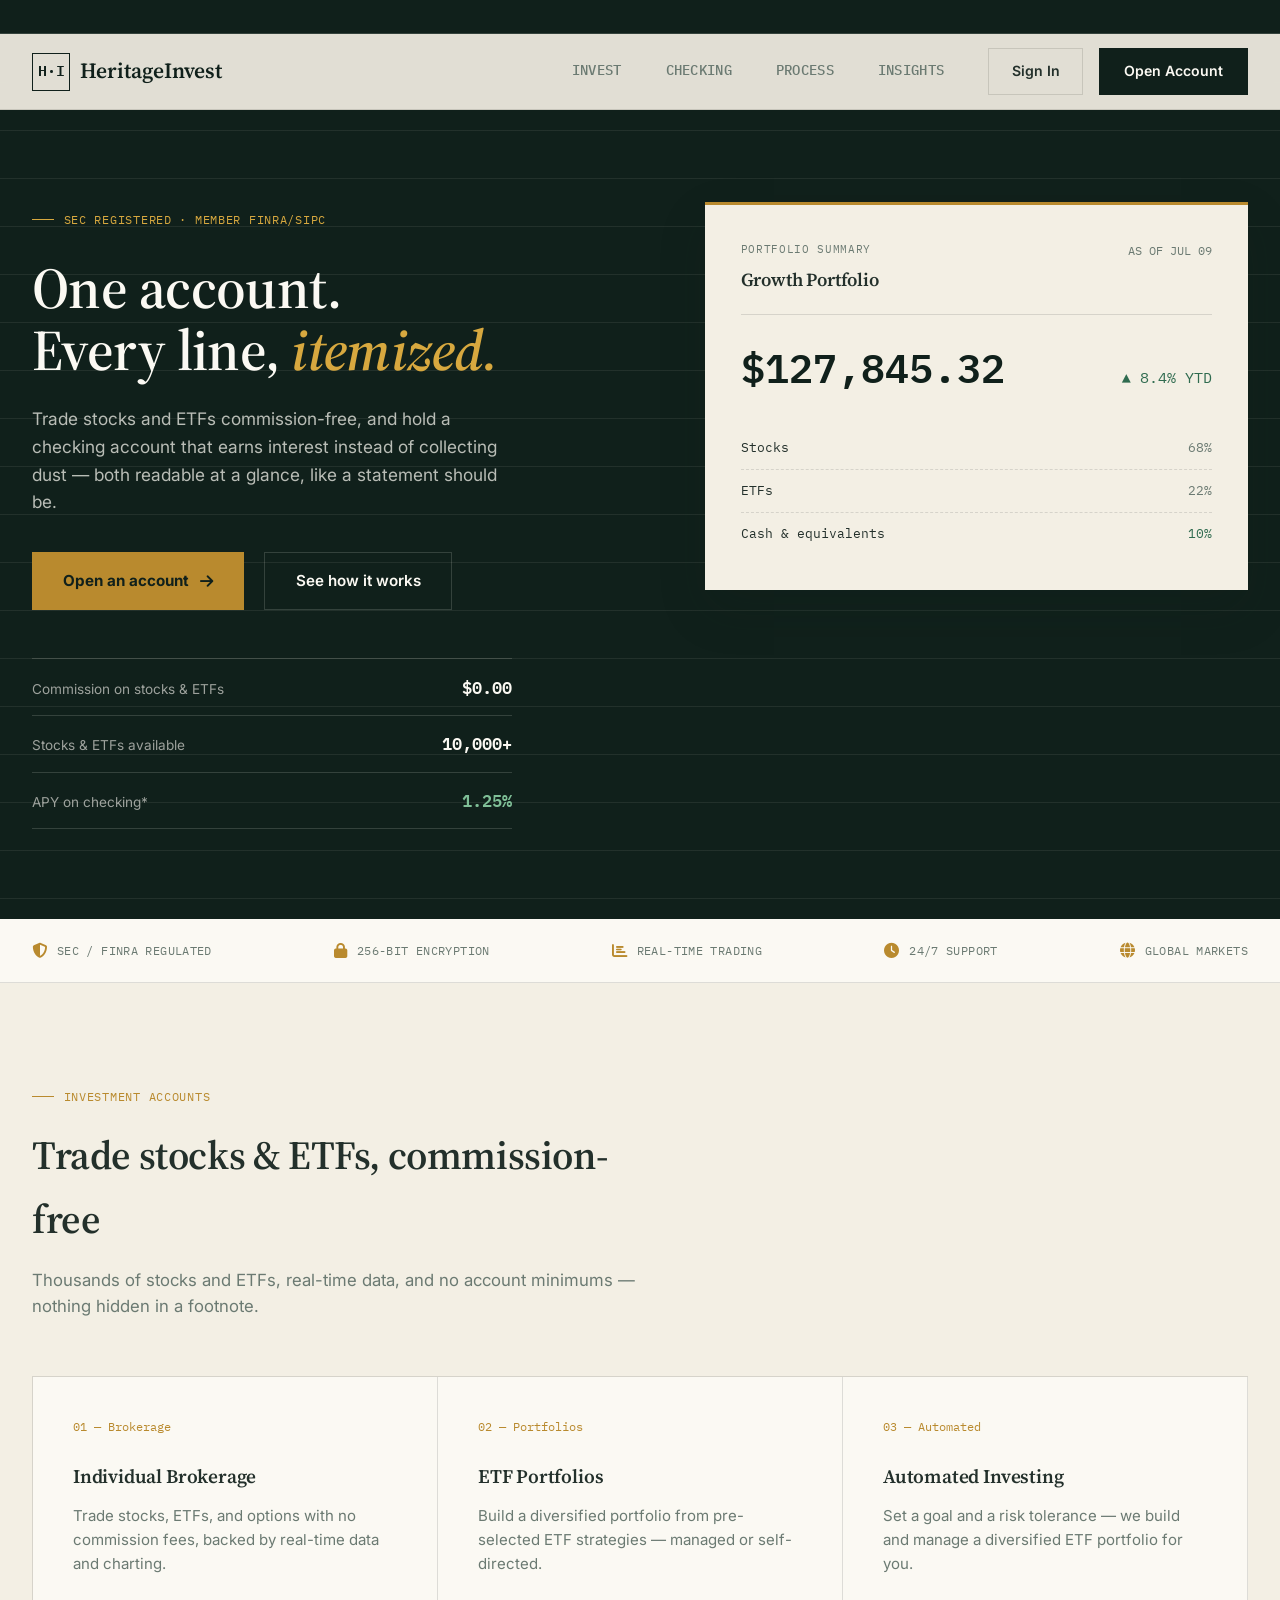
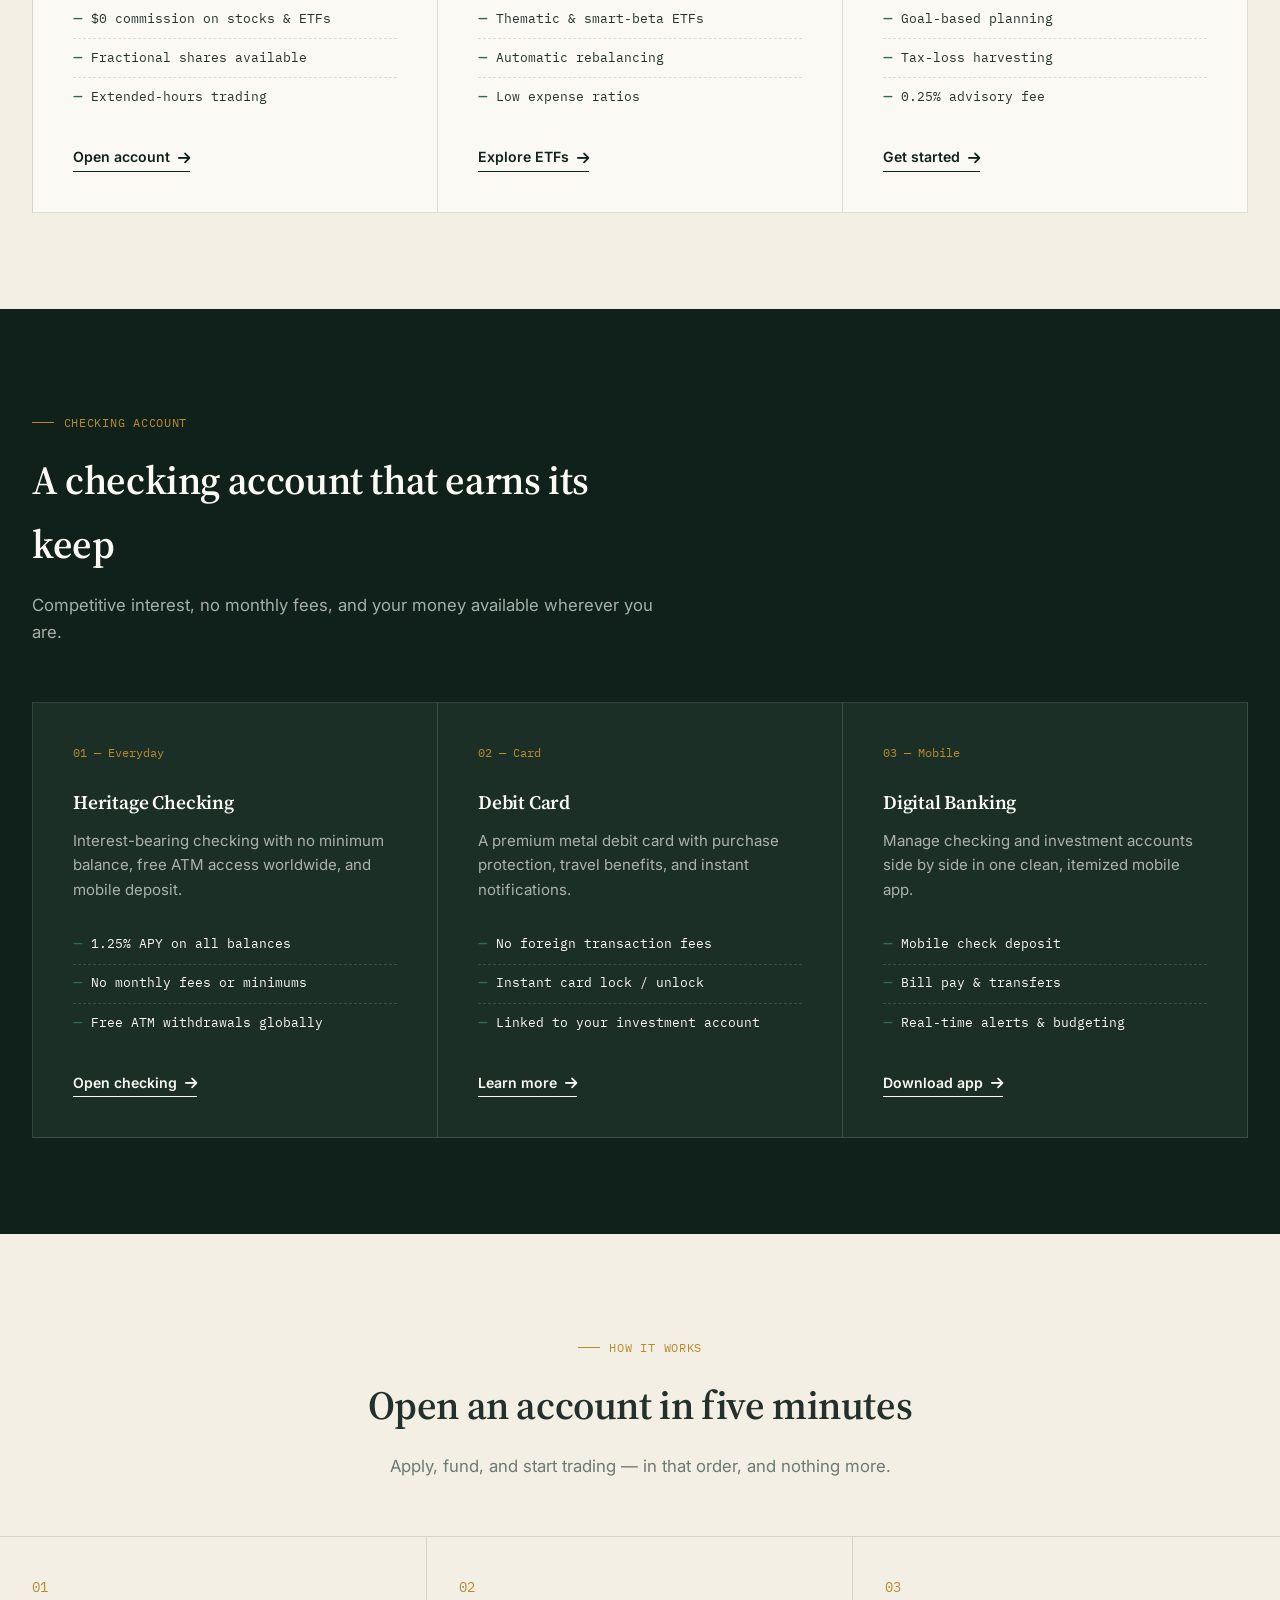
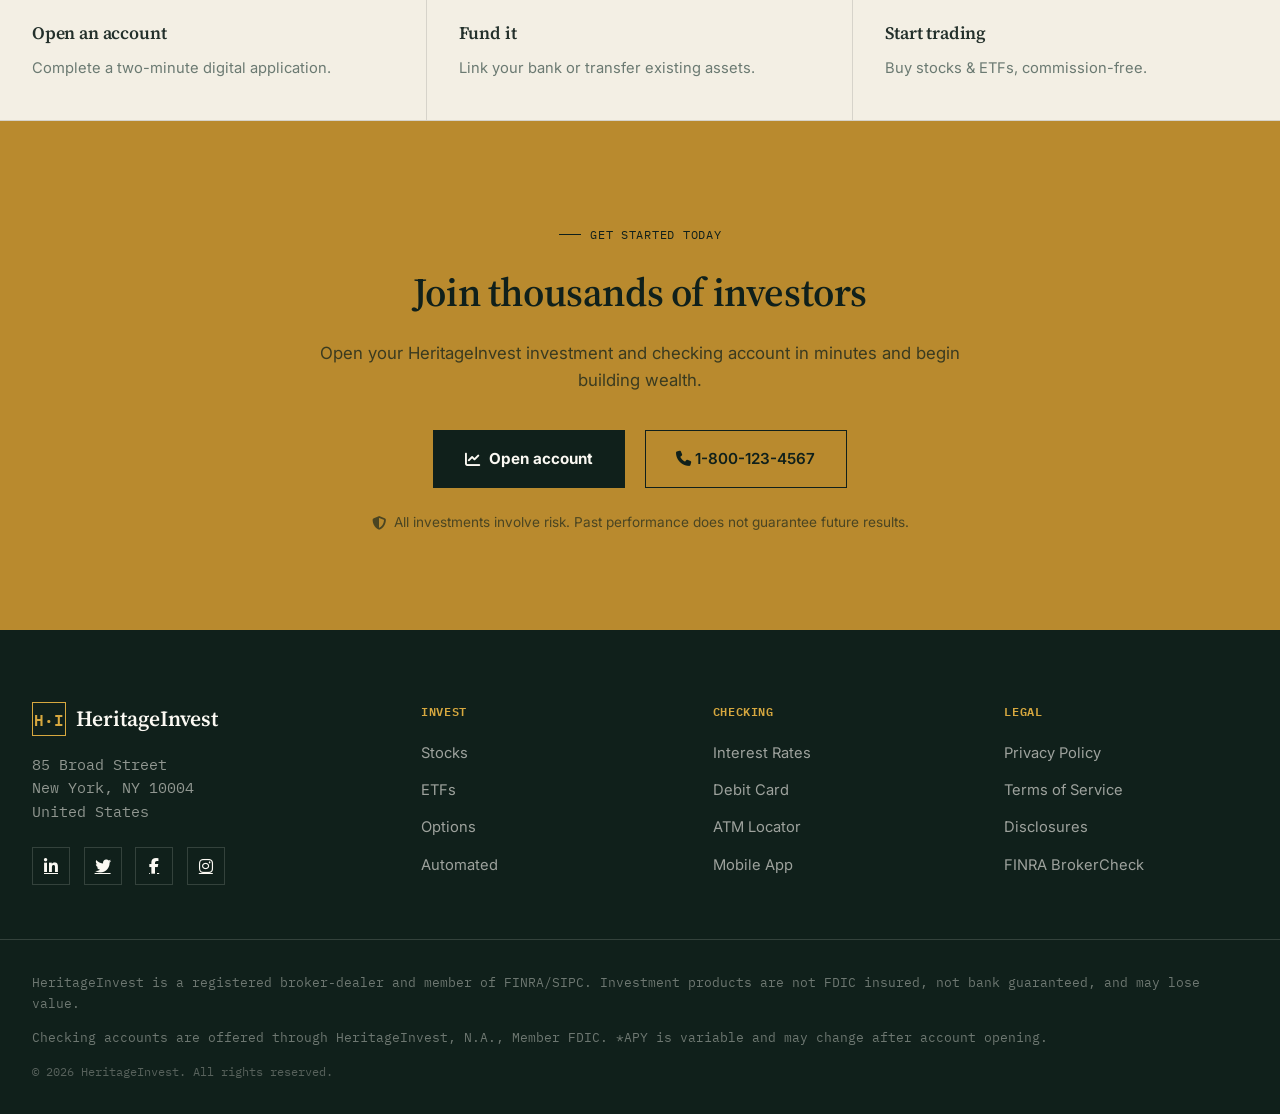
==== commit 80b8227c: "Update index.html" ====
--- a/index.html
+++ b/index.html
@@ -4,7 +4,7 @@
 <head>
     <meta charset="UTF-8">
     <meta name="viewport" content="width=device-width, initial-scale=1.0, maximum-scale=5.0, user-scalable=yes">
-    <title>NexusBank · Investing & Checking, Plainly Stated</title>
+    <title>HeritageInvest · Investing & Checking, Plainly Stated</title>
     <link rel="preconnect" href="https://fonts.googleapis.com">
     <link rel="preconnect" href="https://fonts.gstatic.com" crossorigin>
     <link
@@ -14,32 +14,21 @@
     <link rel="icon" type="image/png"
         href="https://a.mktgcdn.com/p/trqY8cbRb9rpmzNBIHFEHxK3n0czpuAaJO27NrH_lzQ/1.0000/676x676.png">
     <style>
+        /* ===== Original Token system & Global ===== */
         :root {
-            /* ===== Token system ===== */
             --ink: #10201B;
-            /* deep pine-black — primary dark surface */
             --ink-soft: #1B2F27;
-            /* secondary dark surface */
             --parchment: #F3EFE4;
-            /* warm ledger paper — light surface */
             --parchment-deep: #EAE3D2;
             --bone: #FBF9F3;
-            /* near-white for cards on paper */
             --brass: #B98A2E;
-            /* accent — CTAs, marks */
             --brass-bright: #D7A83F;
             --ledger-green: #2F6B4F;
-            /* gains / success, used as data, not decoration */
             --ledger-red: #A24632;
-            /* losses — used sparingly, factual */
             --charcoal: #23302B;
-            /* body text on light */
             --stone: #6B7A72;
-            /* muted text on light */
             --hair: rgba(35, 48, 43, 0.14);
-            /* hairline rule on light */
             --hair-dark: rgba(243, 239, 228, 0.16);
-            /* hairline rule on dark */
             --shadow-card: 0 1px 2px rgba(16, 32, 27, 0.06), 0 8px 24px rgba(16, 32, 27, 0.06);
             --shadow-lift: 0 20px 45px rgba(16, 32, 27, 0.16);
             --radius-sm: 4px;
@@ -526,7 +515,7 @@
             color: var(--ink);
         }
 
-        /* ===== Hero: statement layout ===== */
+        /* ===== Hero ===== */
         .hero-premium {
             background: var(--ink);
             color: var(--bone);
@@ -658,7 +647,6 @@
             color: var(--brass-bright);
         }
 
-        /* Ledger line stats — signature motif reused across the page */
         .ledger {
             border-top: 1px solid var(--hair-dark);
             max-width: 480px;
@@ -690,7 +678,6 @@
             color: #7FBF97;
         }
 
-        /* Hero statement card */
         .statement-card {
             background: var(--parchment);
             color: var(--charcoal);
@@ -881,7 +868,6 @@
             color: rgba(251, 249, 243, 0.65);
         }
 
-        /* Services grid — ledger-style cards */
         .services-grid {
             display: grid;
             grid-template-columns: repeat(3, 1fr);
@@ -971,7 +957,6 @@
             border-color: var(--brass);
         }
 
-        /* Checking section on dark */
         .bg-ink .service-card {
             background: var(--ink-soft);
             border-color: var(--hair-dark);
@@ -1009,7 +994,6 @@
             border-color: var(--hair-dark);
         }
 
-        /* Process — genuine sequence, numbered legitimately */
         .process-rule {
             border-top: 1px solid var(--hair);
         }
@@ -1259,7 +1243,6 @@
             font-family: 'IBM Plex Mono', monospace;
         }
 
-        /* Fade-in on scroll */
         .reveal {
             opacity: 0;
             transform: translateY(16px);
@@ -1280,22 +1263,122 @@
         .touch-device select {
             font-size: 16px !important;
         }
+
+        /* ==============================================
+           MOBILE RESPONSIVE FIXES (added, preserving original)
+           ============================================== */
+        @media (max-width: 768px) {
+            .navbar-premium {
+                height: 64px;
+                top: 34px;
+            }
+
+            .hero-premium {
+                padding: 140px 0 60px;
+            }
+
+            .hero-title {
+                font-size: clamp(2rem, 8vw, 2.8rem);
+            }
+
+            .hero-description {
+                font-size: 1rem;
+                max-width: 100%;
+            }
+
+            .statement-card {
+                padding: 1.5rem;
+            }
+
+            .statement-balance .num {
+                font-size: 2rem;
+            }
+
+            .ledger-row {
+                flex-direction: column;
+                align-items: flex-start;
+                gap: 0.3rem;
+            }
+
+            .ledger-row .value {
+                white-space: normal;
+            }
+
+            .trust-grid {
+                justify-content: center;
+                gap: 1.2rem;
+            }
+
+            .trust-item {
+                font-size: 0.7rem;
+            }
+
+            .section-premium {
+                padding: 3.5rem 0;
+            }
+
+            .section-header {
+                margin-bottom: 2rem;
+            }
+
+            .service-card {
+                padding: 1.8rem;
+            }
+
+            .cta-premium {
+                padding: 4rem 0;
+            }
+
+            .footer-premium {
+                padding: 3rem 0 2rem;
+            }
+
+            .footer-grid {
+                gap: 2rem;
+                padding-bottom: 2rem;
+            }
+        }
+
+        @media (max-width: 480px) {
+            .ticker-strip {
+                height: 28px;
+            }
+
+            .ticker-item {
+                font-size: 0.65rem;
+            }
+
+            .hero-actions .btn-primary-large,
+            .hero-actions .btn-outline-large {
+                width: 100%;
+                text-align: center;
+                justify-content: center;
+            }
+
+            .hero-title br {
+                display: none;
+            }
+
+            .process-step {
+                padding: 1.8rem 1.2rem;
+            }
+        }
     </style>
 </head>
 
 <body>
+    <!-- (Content remains exactly the same as your provided index.html) -->
     <!-- Loading Screen -->
     <div class="premium-loader">
         <div class="loader-content">
-            <div class="loader-logo"><span class="mark">N·B</span>NexusBank</div>
+            <div class="loader-logo"><span class="mark">H·I</span>HeritageInvest</div>
             <div class="loader-rule"></div>
         </div>
     </div>
 
-    <!-- Market ticker — signature element -->
+    <!-- Market ticker -->
     <div class="ticker-strip">
         <div class="ticker-track" id="tickerTrack">
-            <!-- populated twice via JS for seamless loop, static fallback below -->
             <span class="ticker-item"><span class="sym">AAPL</span> 214.32 <span class="up">▲ 0.8%</span></span>
             <span class="ticker-item"><span class="sym">VTI</span> 289.11 <span class="up">▲ 0.3%</span></span>
             <span class="ticker-item"><span class="sym">MSFT</span> 441.05 <span class="down">▼ 0.2%</span></span>
@@ -1311,8 +1394,8 @@
         <div class="nav-container">
             <div class="nav-content">
                 <a href="index.html" class="logo">
-                    <div class="logo-mark">N·B</div>
-                    <span class="logo-text">NexusBank</span>
+                    <div class="logo-mark">H·I</div>
+                    <span class="logo-text">HeritageInvest</span>
                 </a>
 
                 <div class="desktop-nav">
@@ -1481,7 +1564,7 @@
             <div class="services-grid reveal">
                 <div class="service-card">
                     <div class="service-index">01 — Everyday</div>
-                    <h3>Nexus Checking</h3>
+                    <h3>Heritage Checking</h3>
                     <p>Interest-bearing checking with no minimum balance, free ATM access worldwide, and mobile deposit.
                     </p>
                     <ul class="feature-list">
@@ -1555,7 +1638,7 @@
         <div class="cta-content">
             <span class="section-subtitle">Get Started Today</span>
             <h2>Join thousands of investors</h2>
-            <p>Open your NexusBank investment and checking account in minutes and begin building wealth.</p>
+            <p>Open your HeritageInvest investment and checking account in minutes and begin building wealth.</p>
             <div class="cta-buttons">
                 <a href="register.html" class="btn-cta-primary"><i class="fas fa-chart-line"></i> Open account</a>
                 <a href="tel:+18001234567" class="btn-cta-outline"><i class="fas fa-phone"></i> 1-800-123-4567</a>
@@ -1569,7 +1652,7 @@
     <footer class="footer-premium">
         <div class="footer-grid">
             <div>
-                <div class="footer-logo"><span class="mark">N·B</span>NexusBank</div>
+                <div class="footer-logo"><span class="mark">H·I</span>HeritageInvest</div>
                 <div class="footer-address">85 Broad Street<br>New York, NY 10004<br>United States</div>
                 <div class="social-links">
                     <a href="#" aria-label="LinkedIn"><i class="fab fa-linkedin-in"></i></a>
@@ -1594,11 +1677,12 @@
             </div>
         </div>
         <div class="footer-bottom">
-            <div class="legal-text">NexusBank is a registered broker-dealer and member of FINRA/SIPC. Investment
+            <div class="legal-text">HeritageInvest is a registered broker-dealer and member of FINRA/SIPC. Investment
                 products are not FDIC insured, not bank guaranteed, and may lose value.</div>
-            <div class="legal-text">Checking accounts are offered through NexusBank, N.A., Member FDIC. *APY is variable
+            <div class="legal-text">Checking accounts are offered through HeritageInvest, N.A., Member FDIC. *APY is
+                variable
                 and may change after account opening.</div>
-            <div class="copyright">© 2026 NexusBank. All rights reserved.</div>
+            <div class="copyright">© 2026 HeritageInvest. All rights reserved.</div>
         </div>
     </footer>
 
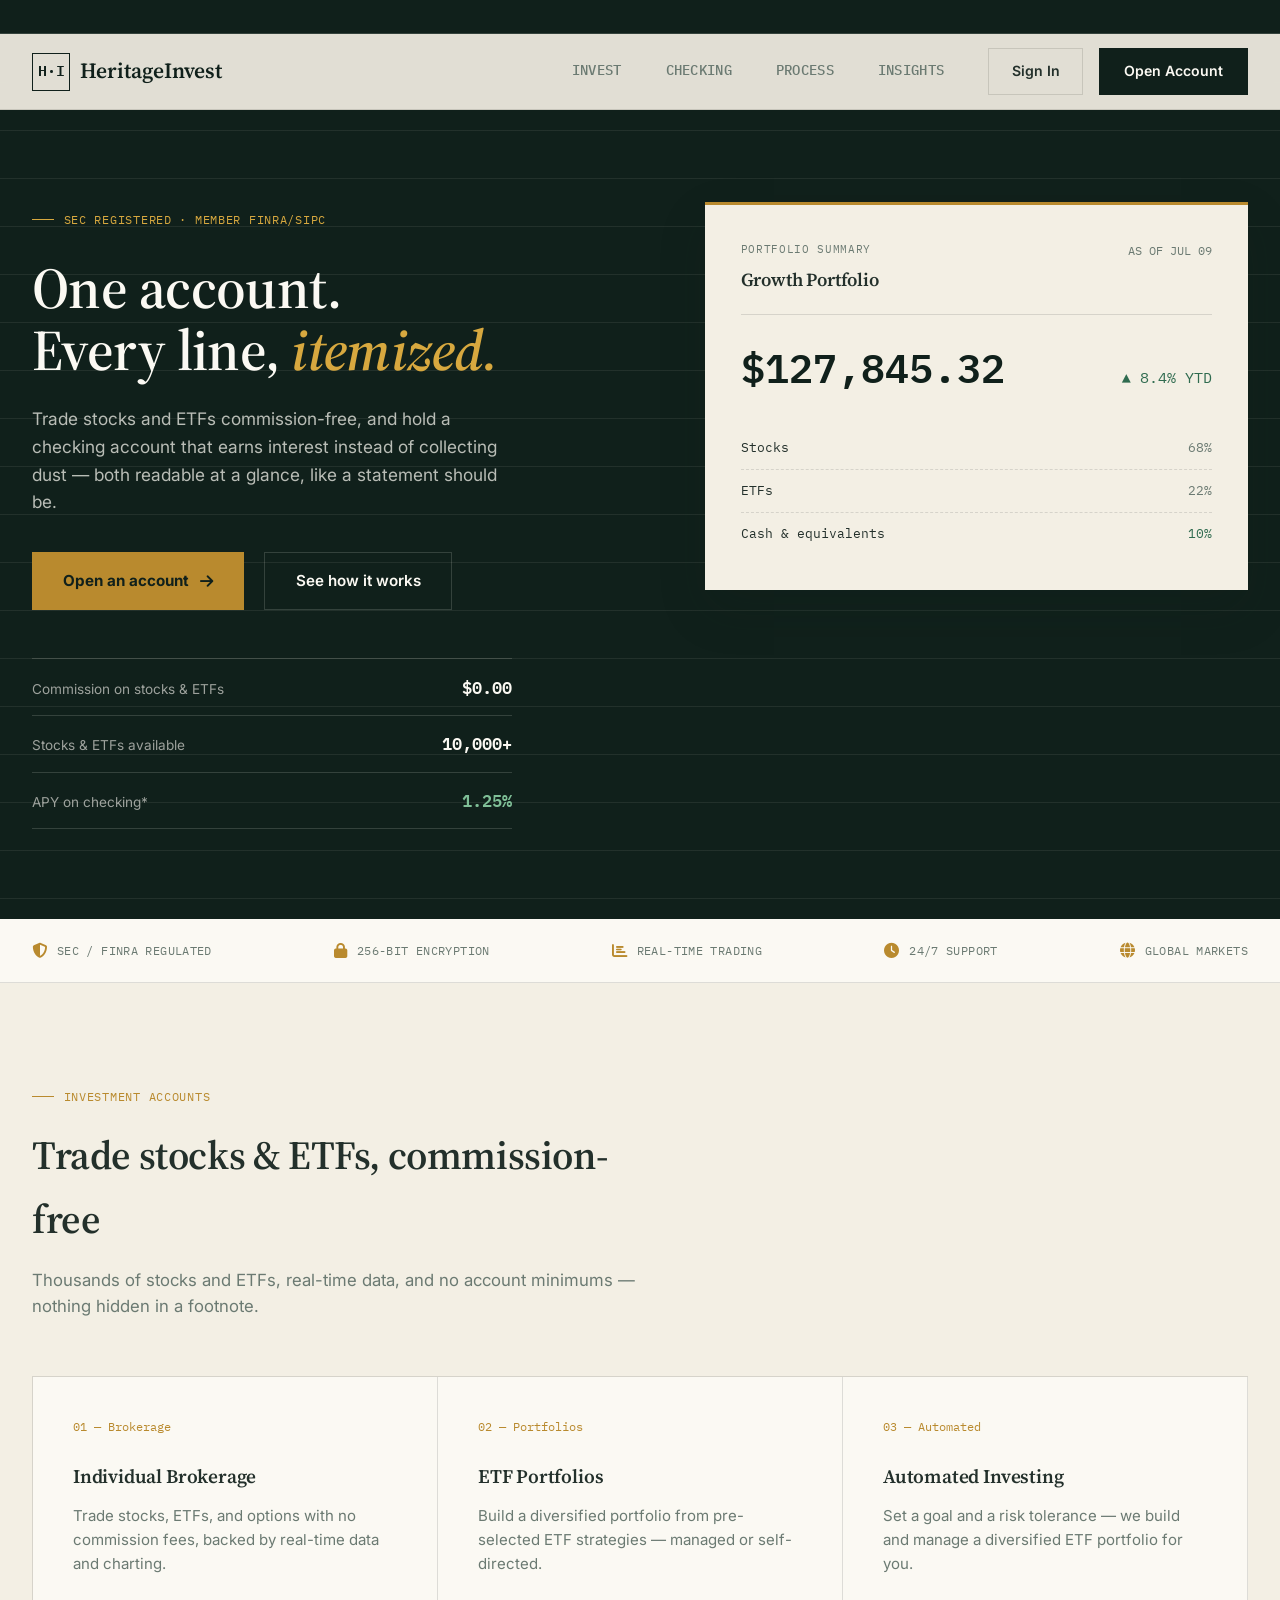
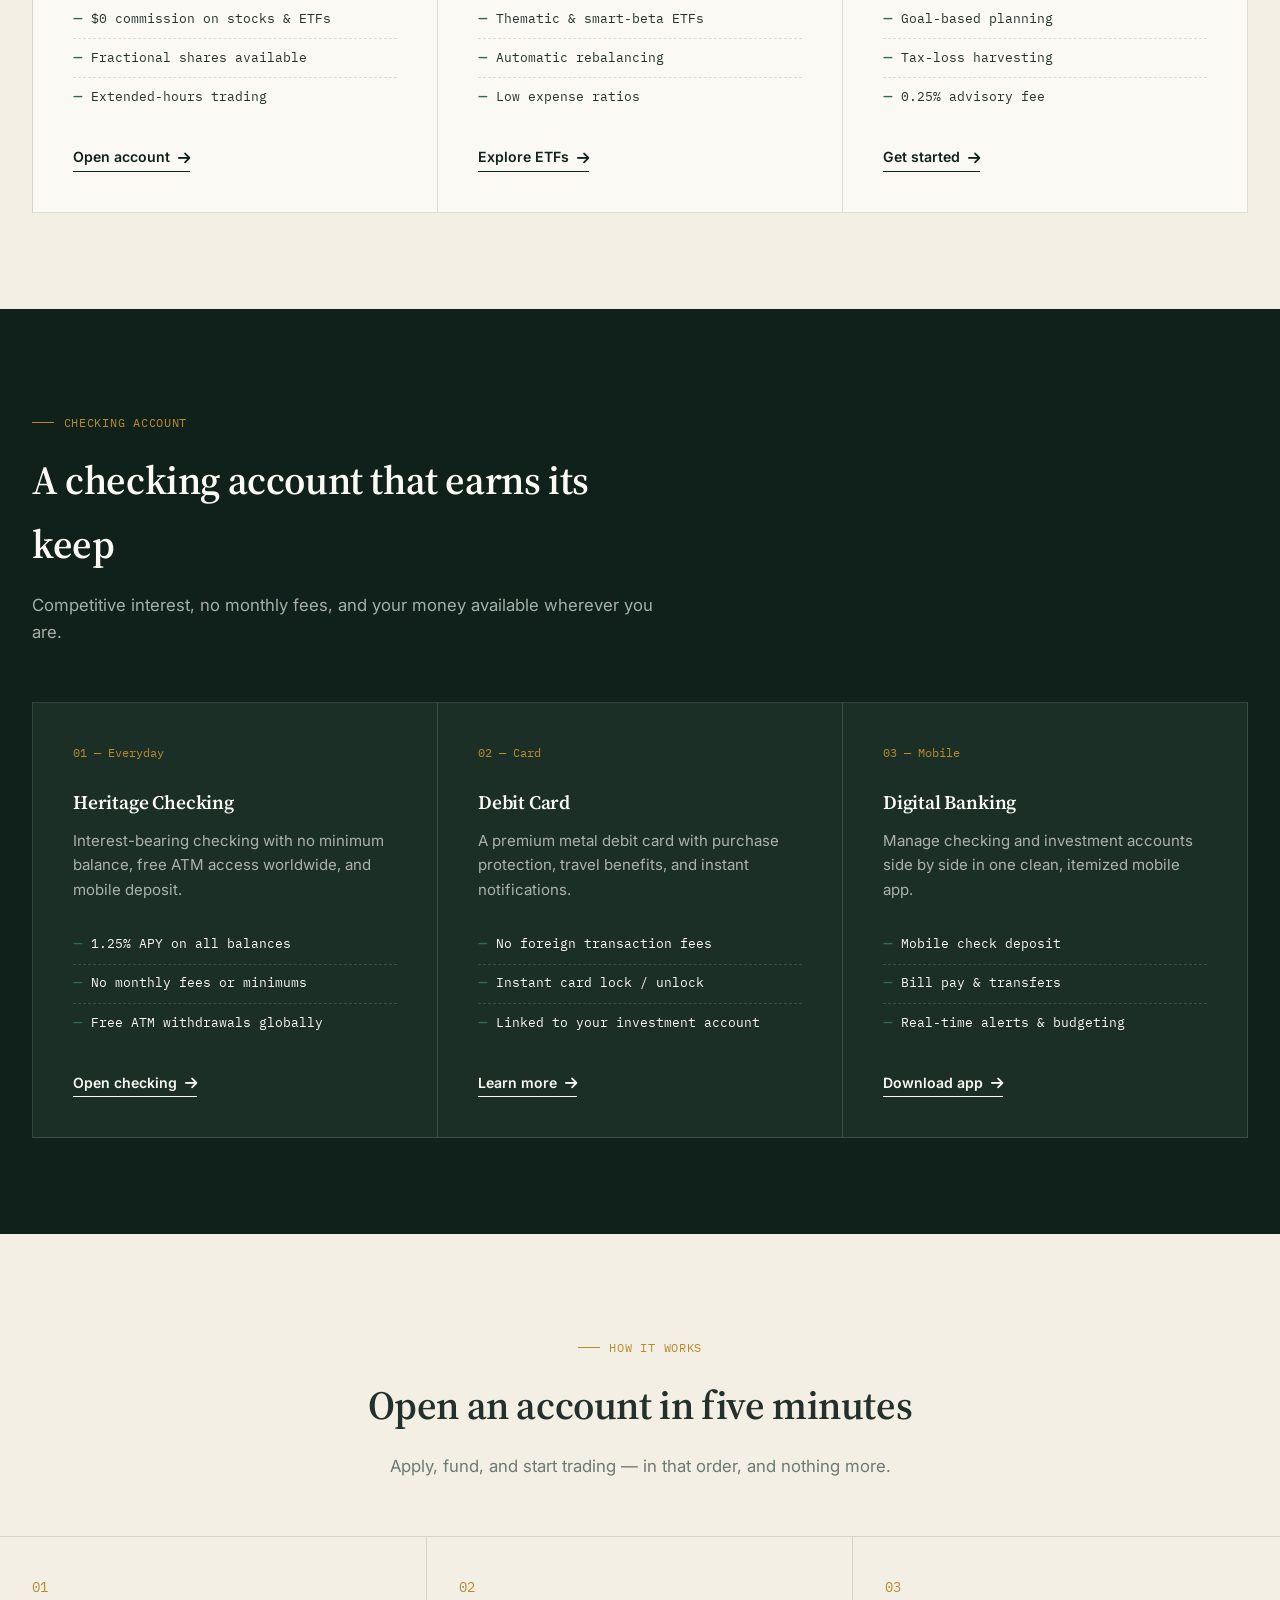
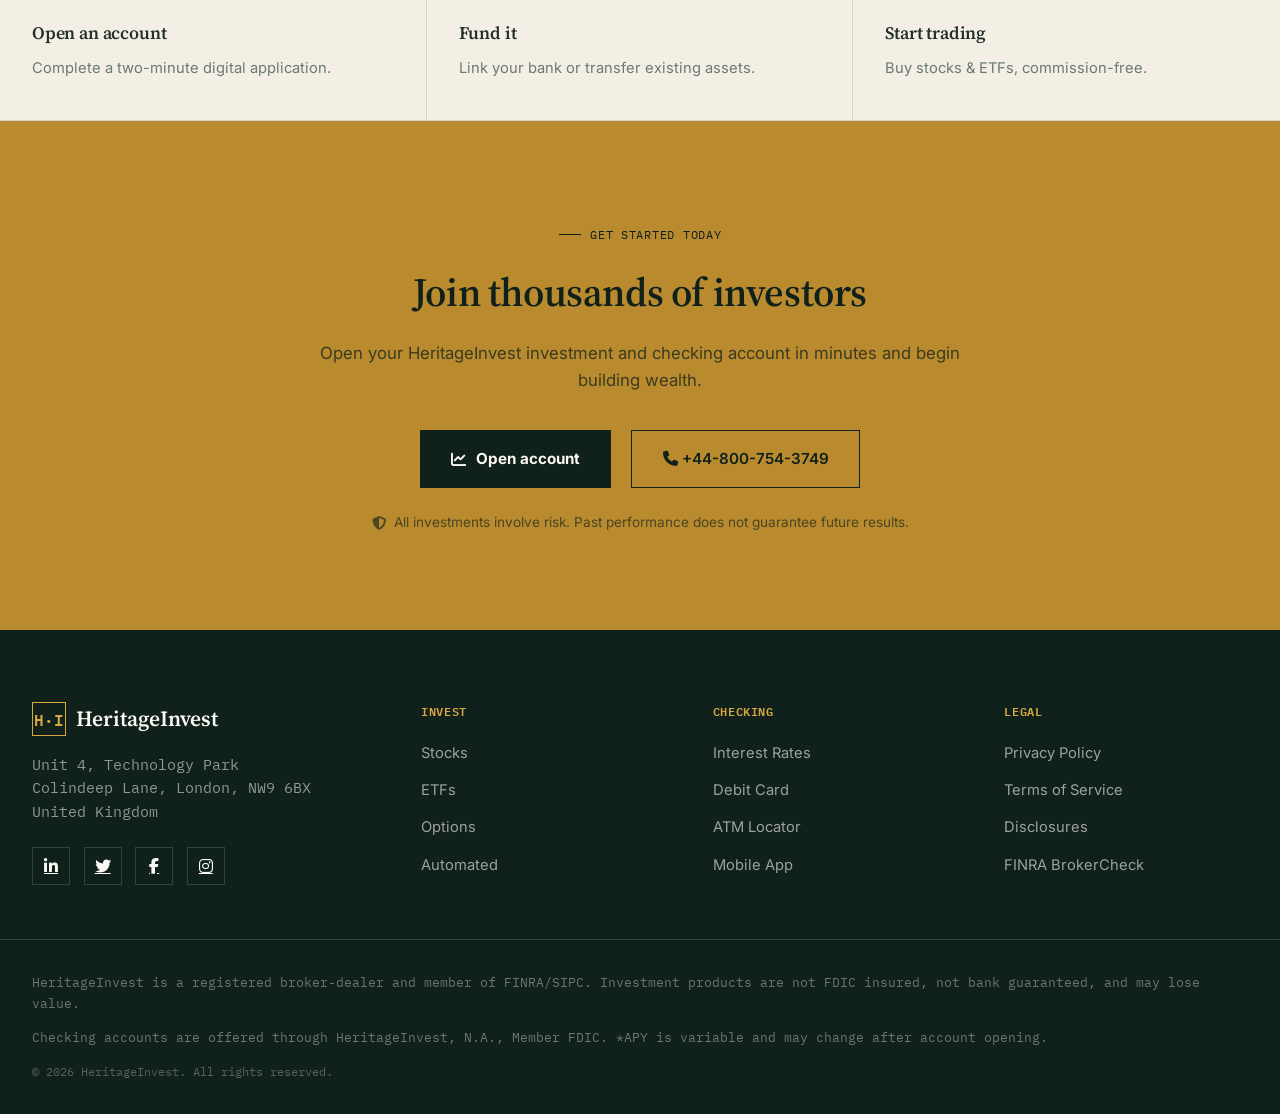
==== commit 344ea5a1: "Update index.html" ====
--- a/index.html
+++ b/index.html
@@ -1641,7 +1641,7 @@
             <p>Open your HeritageInvest investment and checking account in minutes and begin building wealth.</p>
             <div class="cta-buttons">
                 <a href="register.html" class="btn-cta-primary"><i class="fas fa-chart-line"></i> Open account</a>
-                <a href="tel:+18001234567" class="btn-cta-outline"><i class="fas fa-phone"></i> 1-800-123-4567</a>
+                <a href="tel:+18001234567" class="btn-cta-outline"><i class="fas fa-phone"></i> +44-800-754-3749</a>
             </div>
             <div class="cta-note"><i class="fas fa-shield-alt"></i><span>All investments involve risk. Past performance
                     does not guarantee future results.</span></div>
@@ -1653,7 +1653,7 @@
         <div class="footer-grid">
             <div>
                 <div class="footer-logo"><span class="mark">H·I</span>HeritageInvest</div>
-                <div class="footer-address">85 Broad Street<br>New York, NY 10004<br>United States</div>
+                <div class="footer-address">Unit 4, Technology Park<br>Colindeep Lane, London, NW9 6BX<br>United Kingdom</div>
                 <div class="social-links">
                     <a href="#" aria-label="LinkedIn"><i class="fab fa-linkedin-in"></i></a>
                     <a href="#" aria-label="Twitter"><i class="fab fa-twitter"></i></a>
